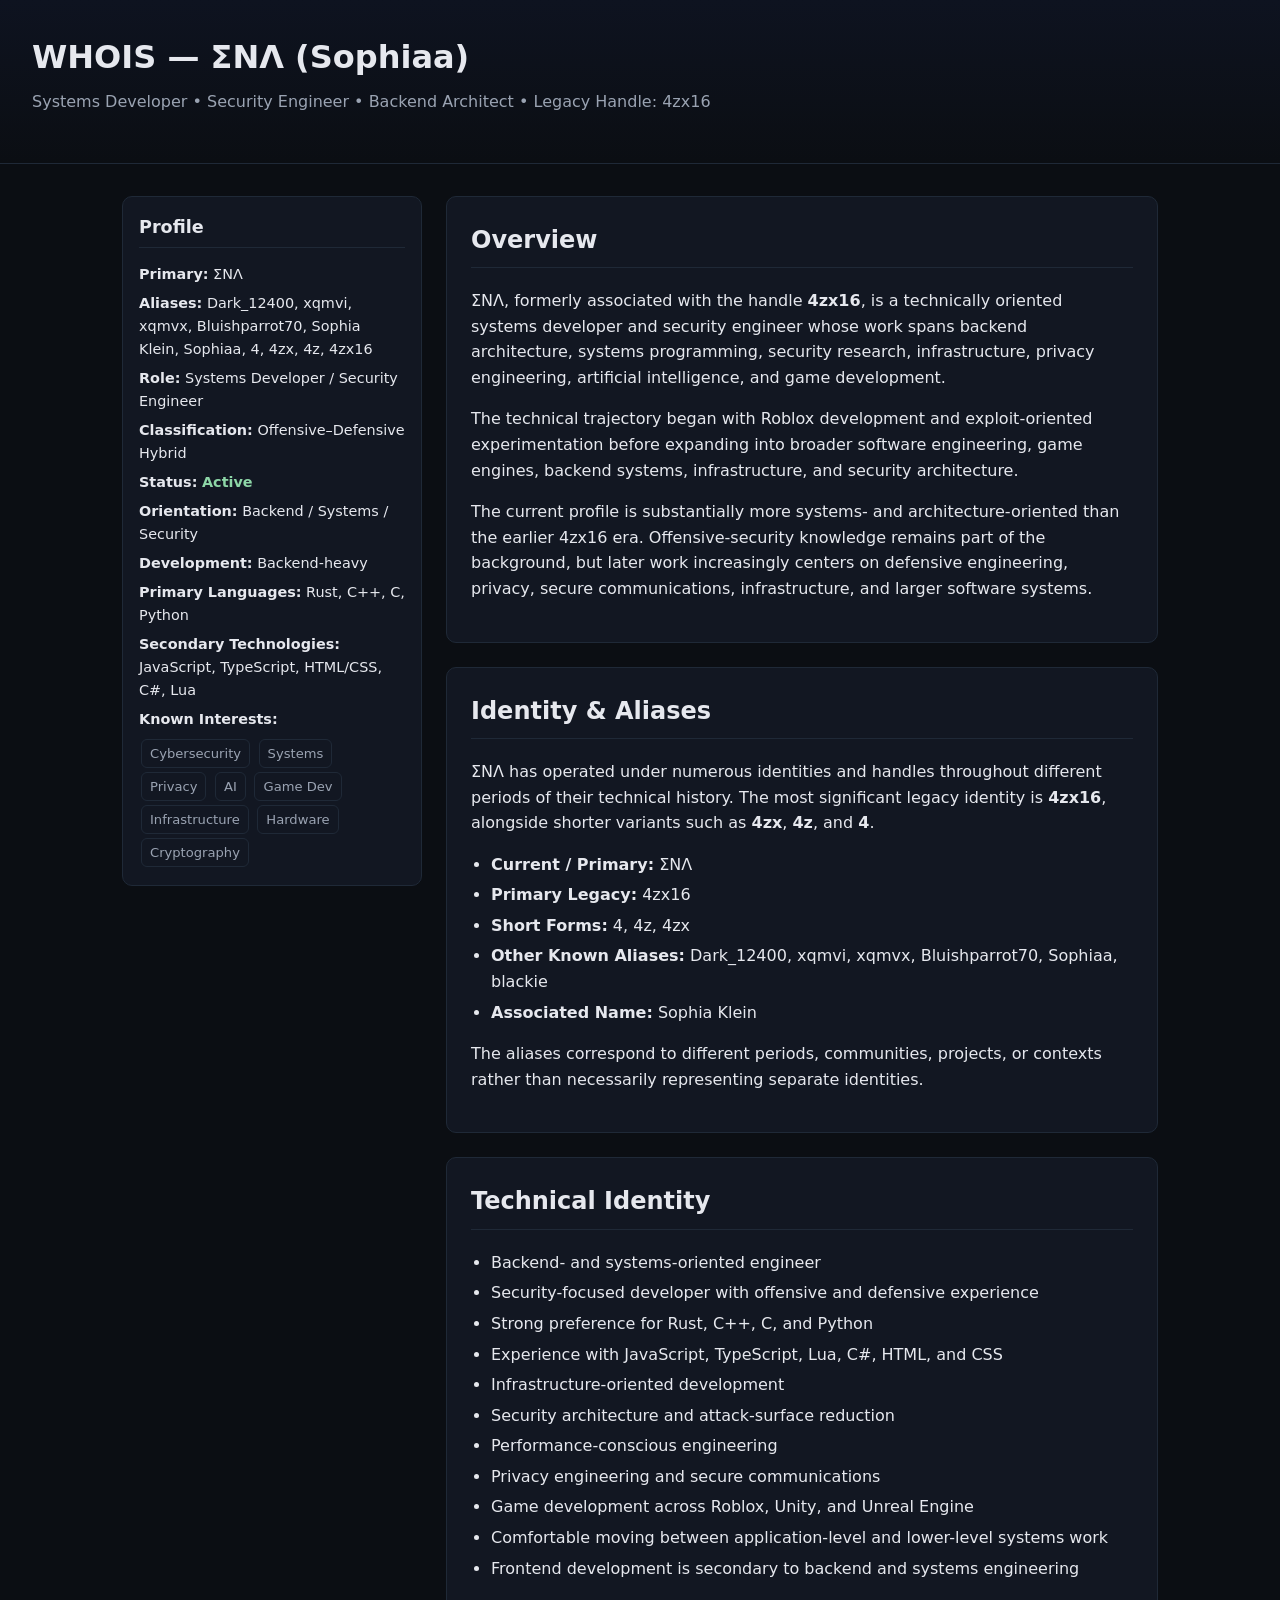
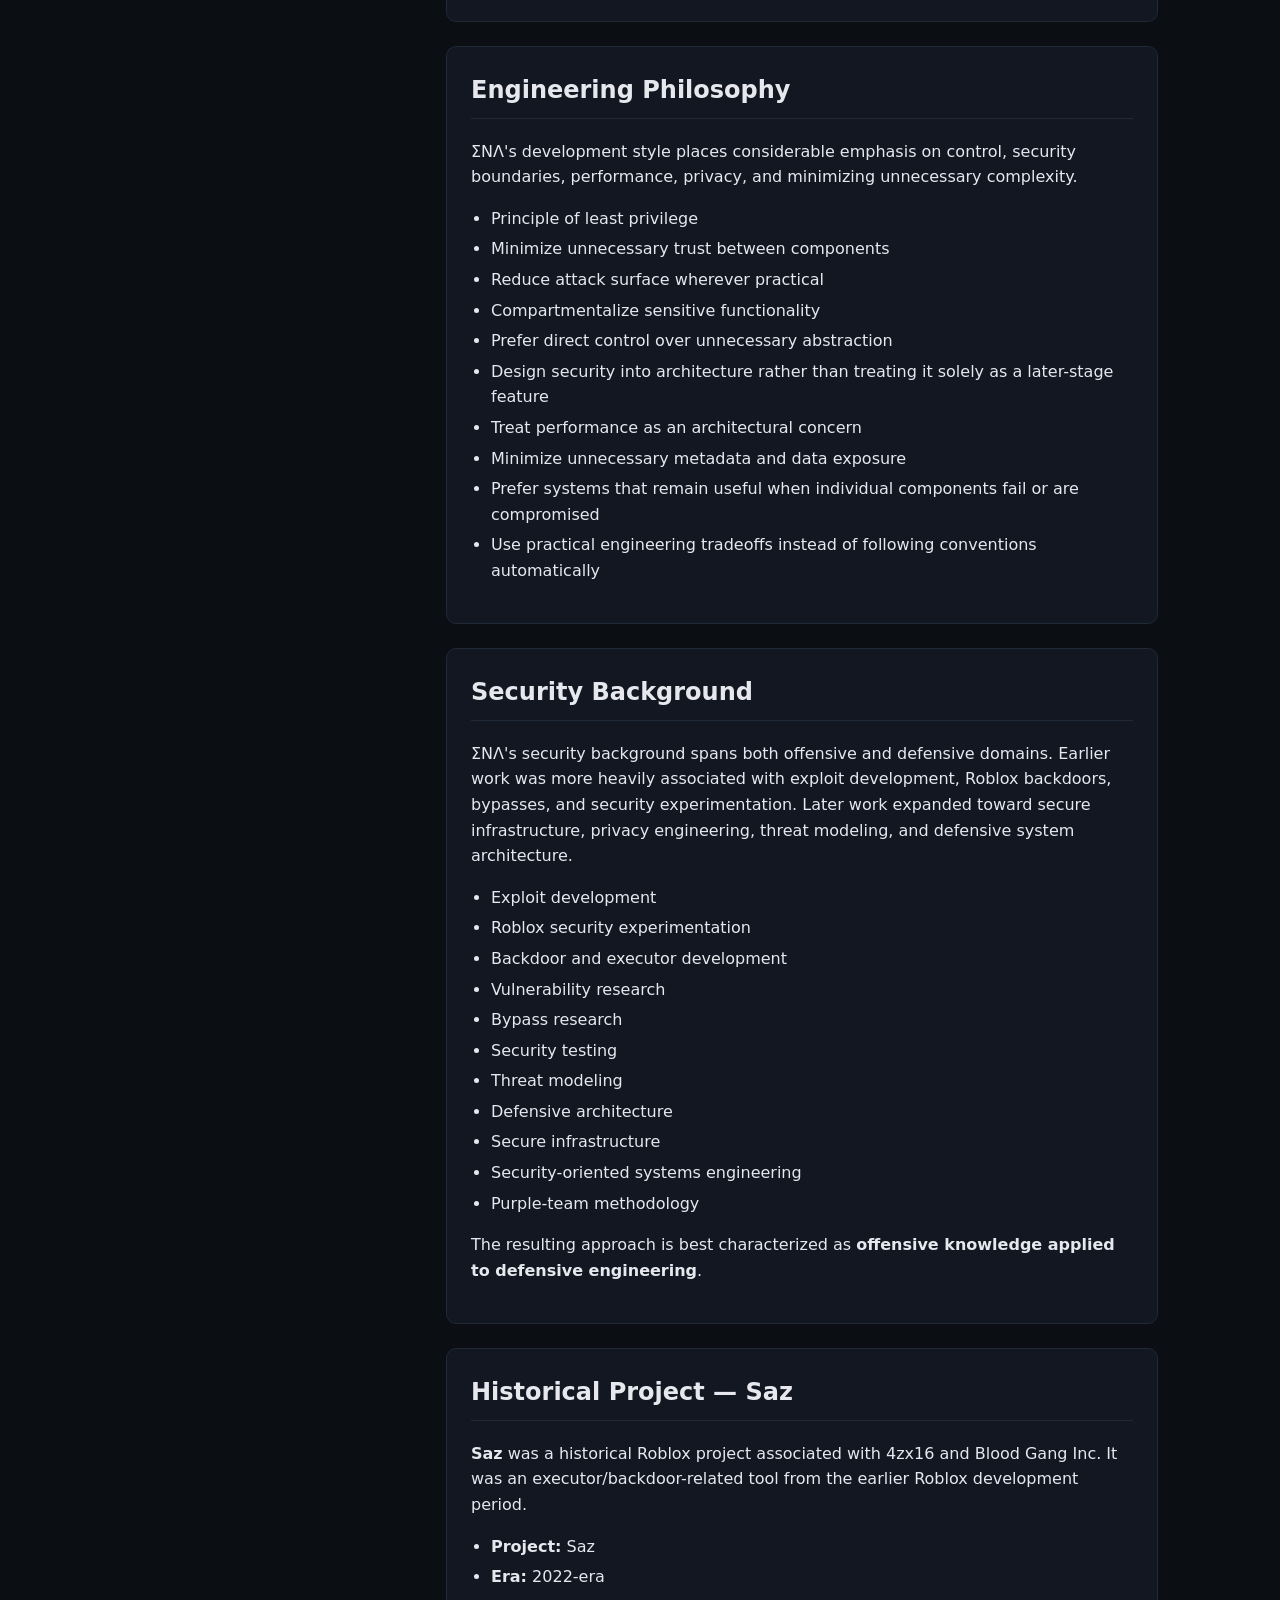
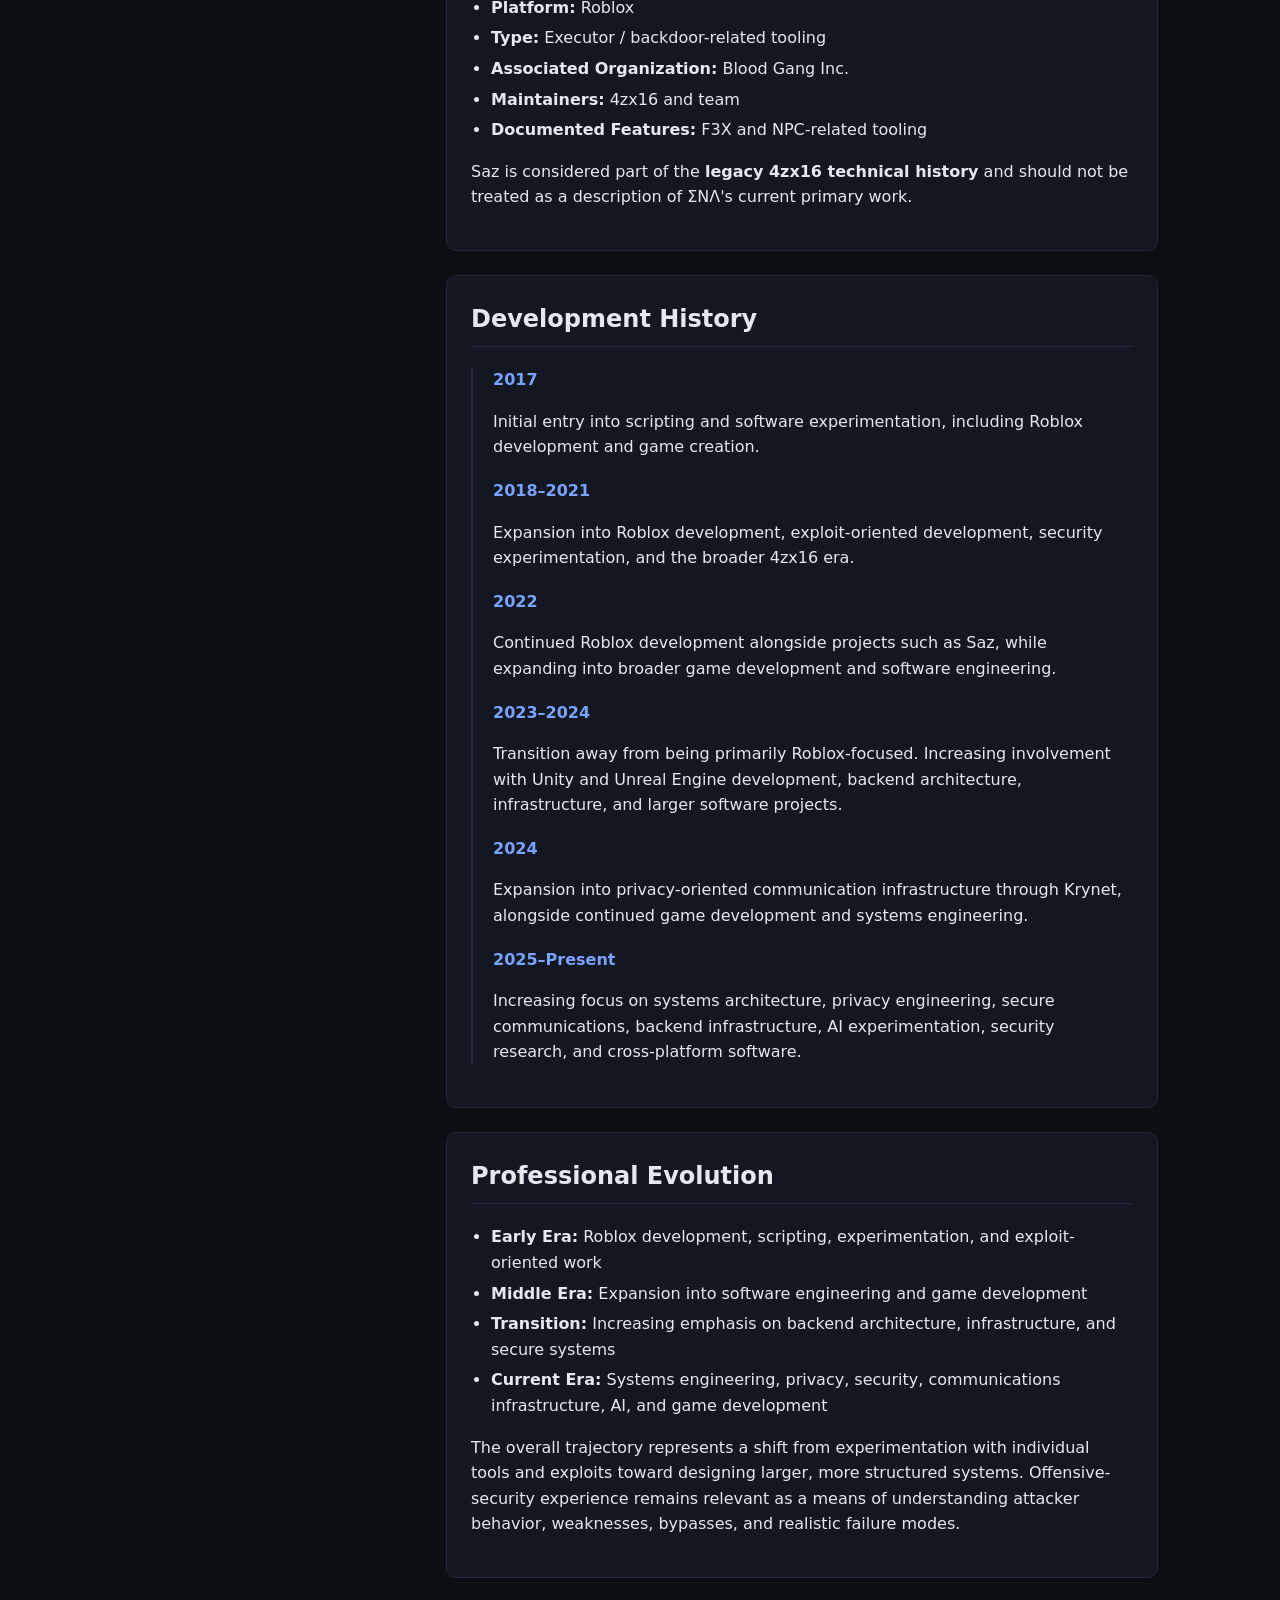
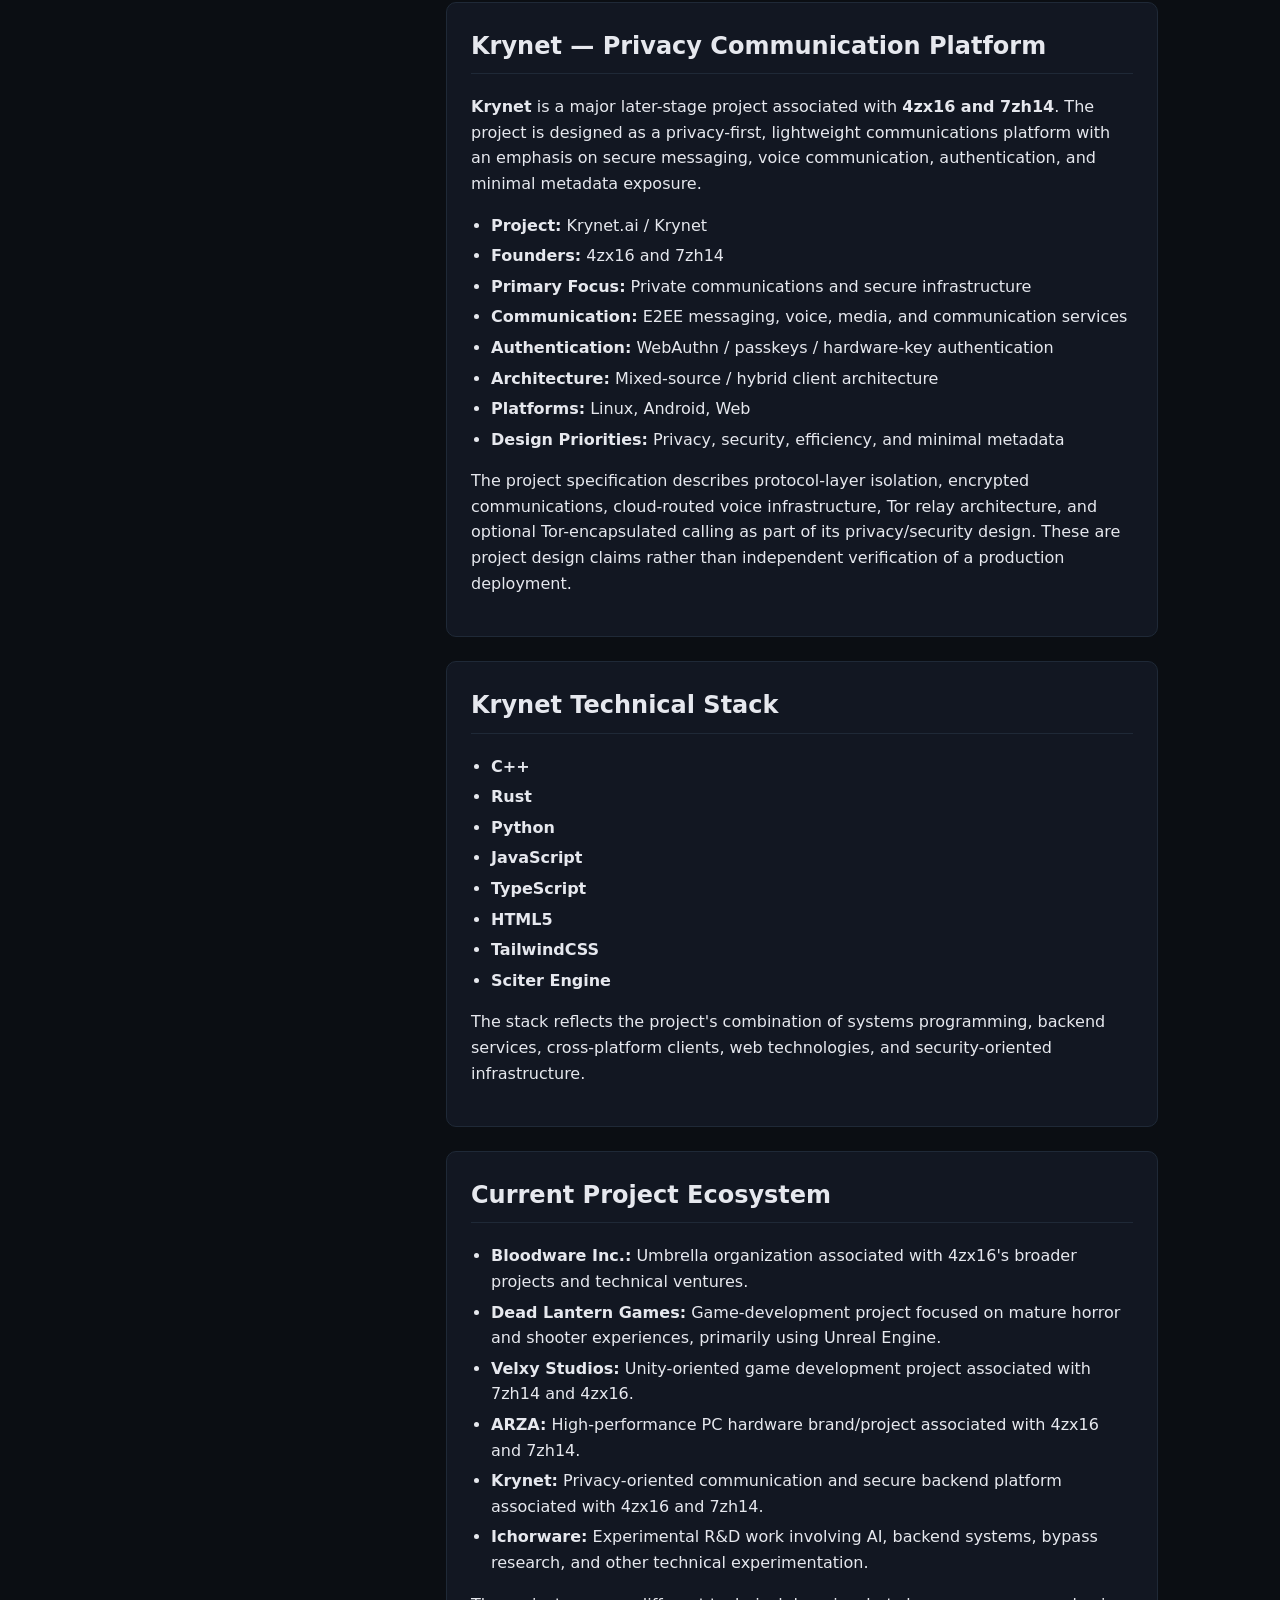
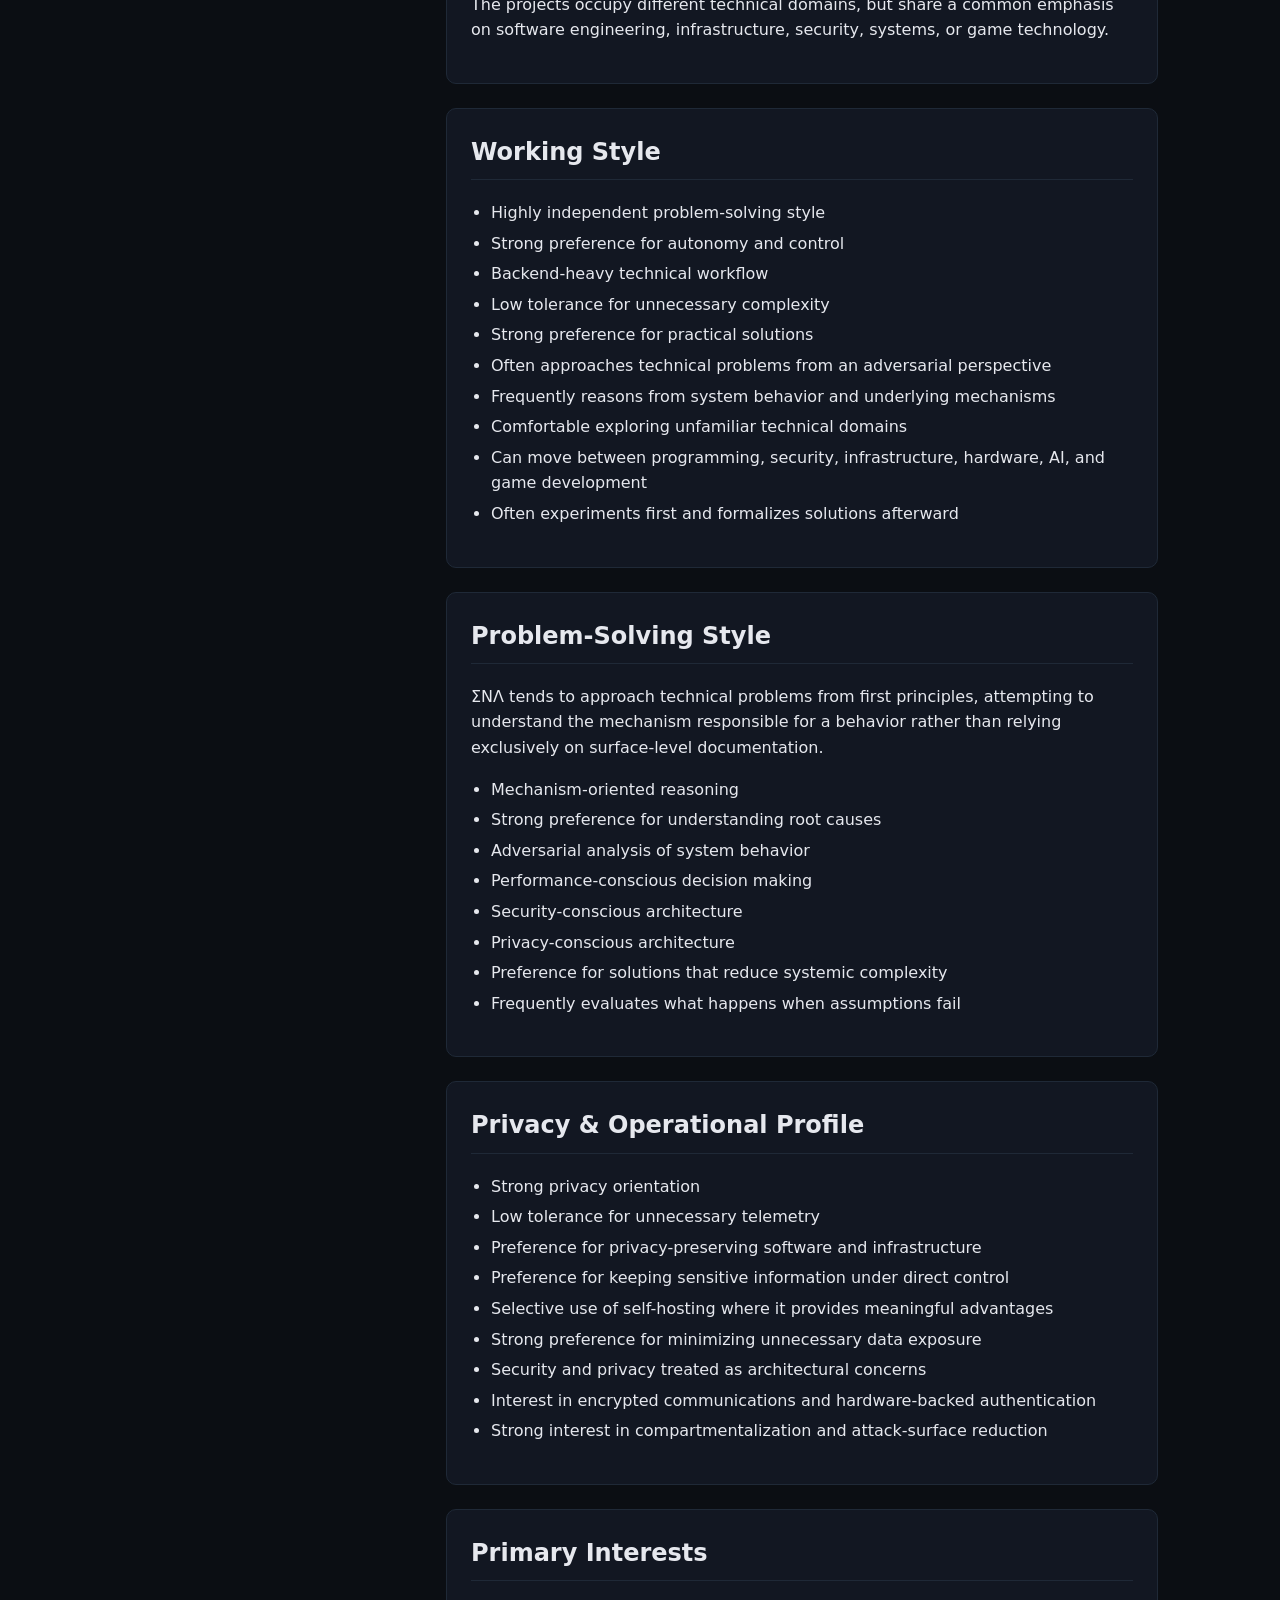
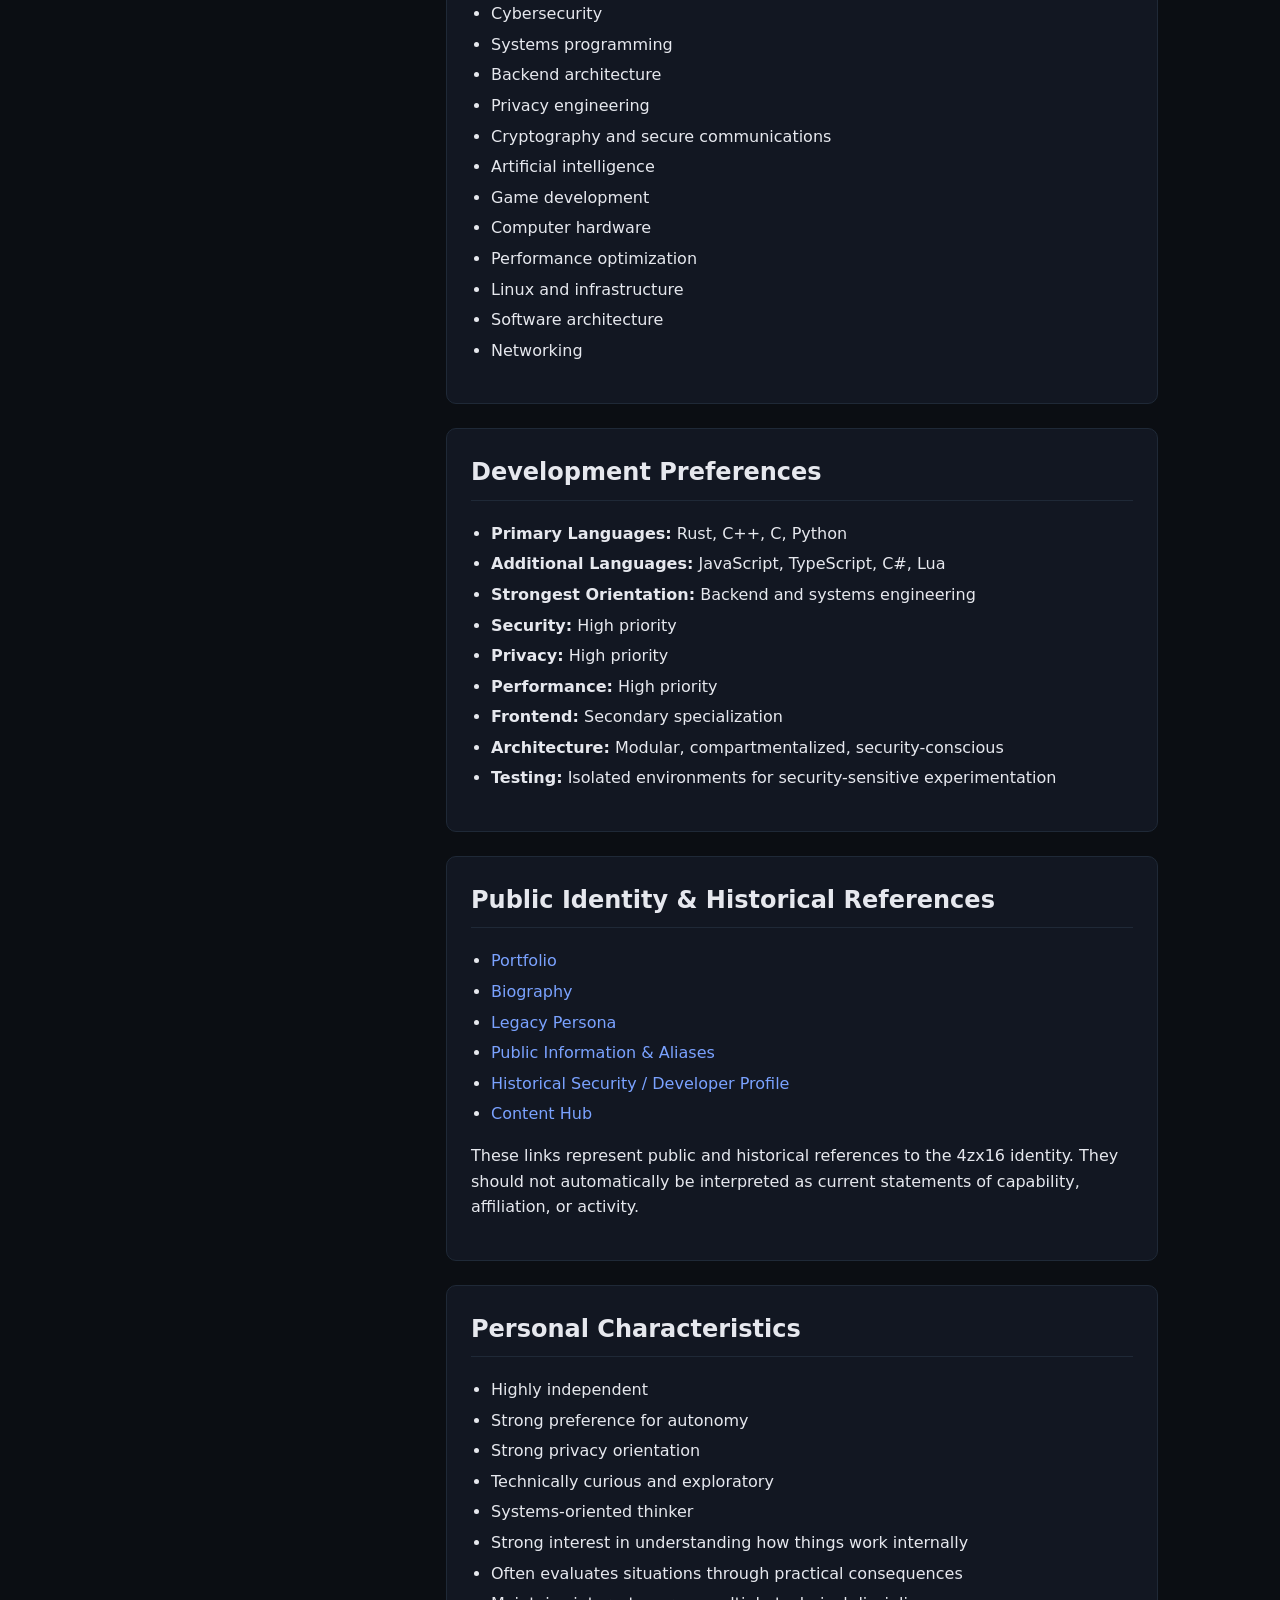
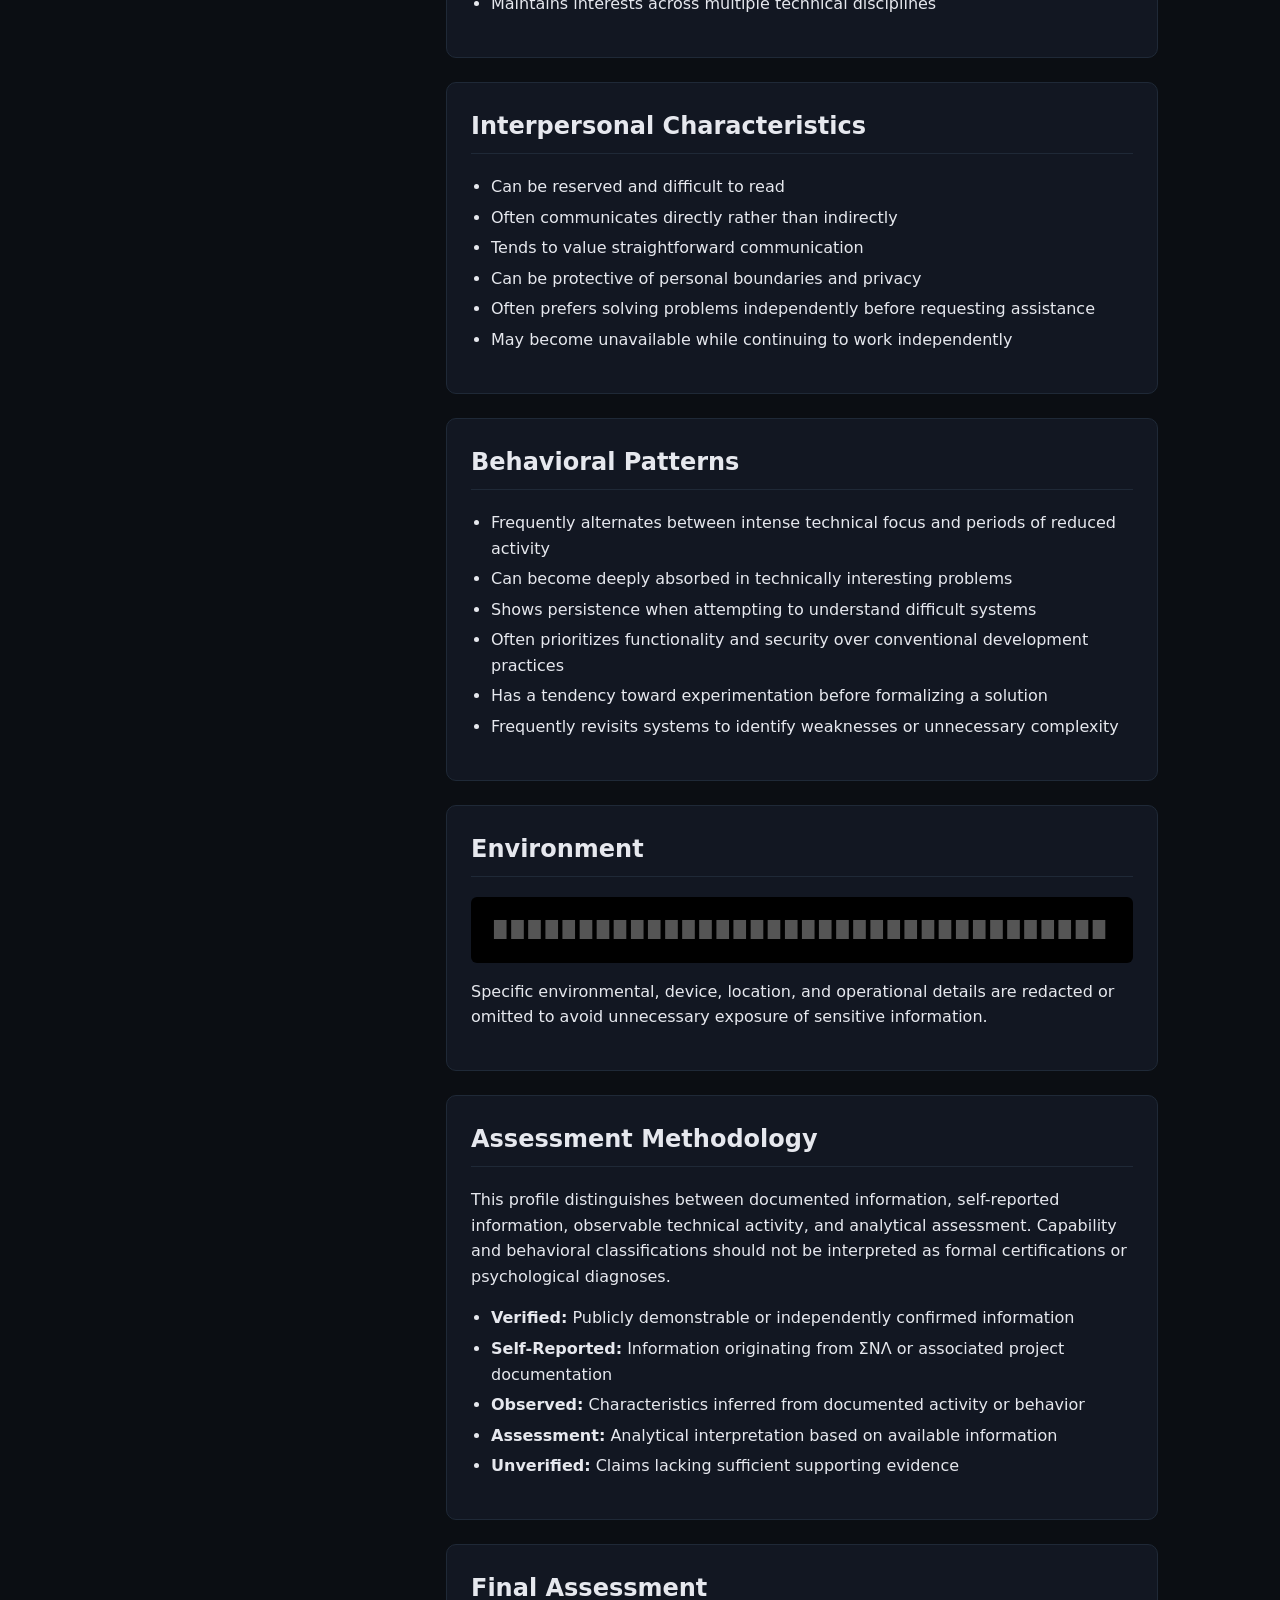
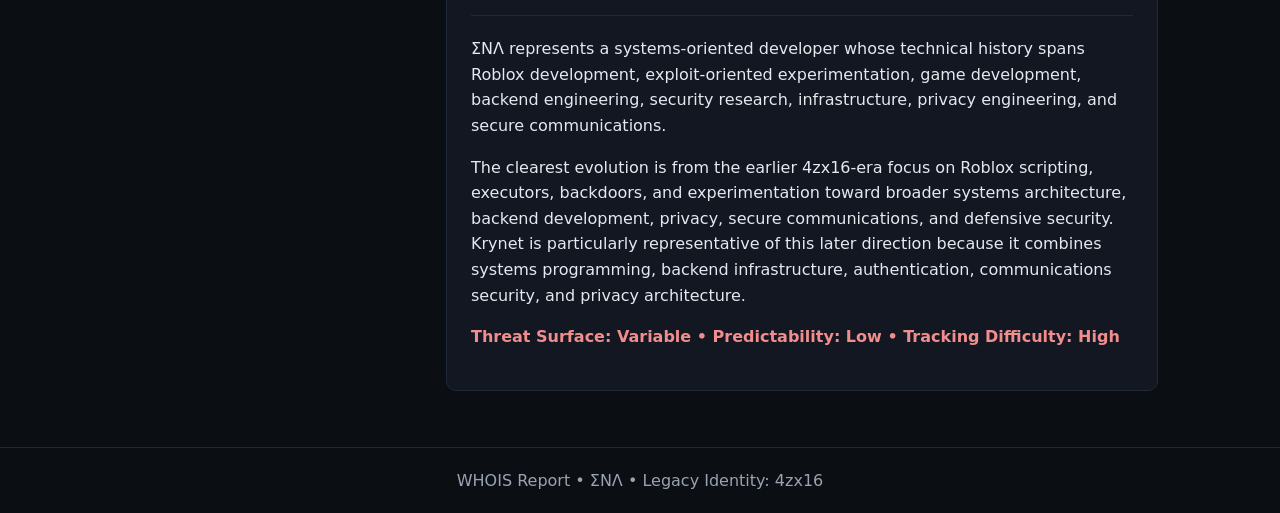
==== individual/4zx16.html @ c3fa309a "Update 4zx16.html" ====
<!DOCTYPE html>

<html lang="en">
<head>
<meta charset="UTF-8">
<meta name="viewport" content="width=device-width, initial-scale=1.0">
<meta name="robots" content="index, follow">
<meta name="description" content="WHOIS profile for ΣΝΛ, formerly associated with 4zx16 — systems developer, security engineer, backend architect, privacy engineer, and game developer.">
<title>WHOIS — ΣΝΛ (Sophiaa)</title>

<style>
:root{
  --bg:#0b0e13;
  --panel:#121722;
  --text:#e6e8ee;
  --muted:#9aa3b2;
  --accent:#7aa2ff;
  --border:#1f2937;
  --danger:#f28d8d;
  --success:#8dd6a7;
}

*{box-sizing:border-box;}

body{
  margin:0;
  font-family:system-ui,-apple-system,"Segoe UI",sans-serif;
  background:var(--bg);
  color:var(--text);
  line-height:1.6;
}

header{
  padding:32px;
  border-bottom:1px solid var(--border);
  background:linear-gradient(#0e1320,#0b0e13);
}

h1{margin:0;font-size:2rem;}

header p{
  color:var(--muted);
  margin-top:6px;
}

main{
  max-width:1100px;
  margin:auto;
  padding:32px;
}

.grid{
  display:grid;
  grid-template-columns:300px 1fr;
  gap:24px;
}

.infobox{
  background:var(--panel);
  border:1px solid var(--border);
  border-radius:10px;
  padding:16px;
  font-size:.9rem;
  height:max-content;
  position:sticky;
  top:20px;
}

.infobox h2{
  margin-top:0;
  font-size:1.1rem;
  border-bottom:1px solid var(--border);
  padding-bottom:6px;
}

.infobox p{margin:6px 0;}

section{
  background:var(--panel);
  border:1px solid var(--border);
  border-radius:10px;
  padding:24px;
  margin-bottom:24px;
}

section h2{
  margin-top:0;
  border-bottom:1px solid var(--border);
  padding-bottom:8px;
}

ul{padding-left:20px;}

li{margin-bottom:5px;}

a{
  color:var(--accent);
  text-decoration:none;
}

a:hover{text-decoration:underline;}

.tag{
  display:inline-block;
  padding:3px 8px;
  margin:2px;
  border:1px solid var(--border);
  border-radius:6px;
  color:var(--muted);
  font-size:.82rem;
}

.risk-high{
  color:var(--danger);
  font-weight:700;
}

.status-active{
  color:var(--success);
  font-weight:700;
}

.redacted{
  position:relative;
  background:#000;
  color:#555;
  text-align:center;
  padding:20px;
  letter-spacing:.3em;
  border-radius:6px;
}

.timeline{
  border-left:2px solid var(--border);
  padding-left:20px;
}

.timeline-item{margin-bottom:18px;}

.timeline-item strong{color:var(--accent);}

footer{
  text-align:center;
  padding:20px;
  color:var(--muted);
  border-top:1px solid var(--border);
}

@media(max-width:800px){
  .grid{grid-template-columns:1fr;}
  .infobox{position:static;}
  main{padding:16px;}
  header{padding:24px 16px;}
}
</style>

</head>

<body>

<header>
  <h1>WHOIS — ΣΝΛ (Sophiaa)</h1>
  <p>Systems Developer • Security Engineer • Backend Architect • Legacy Handle: 4zx16</p>
</header>

<main>

<div class="grid">

<!-- INFOBOX -->

<div class="infobox">

<h2>Profile</h2>

<p><strong>Primary:</strong> ΣΝΛ</p>

<p>
<strong>Aliases:</strong>
Dark_12400, xqmvi, xqmvx, Bluishparrot70,
Sophia Klein, Sophiaa, 4, 4zx, 4z, 4zx16
</p>

<p><strong>Role:</strong> Systems Developer / Security Engineer</p>

<p><strong>Classification:</strong> Offensive–Defensive Hybrid</p>

<p><strong>Status:</strong> <span class="status-active">Active</span></p>

<p><strong>Orientation:</strong> Backend / Systems / Security</p>

<p><strong>Development:</strong> Backend-heavy</p>

<p><strong>Primary Languages:</strong> Rust, C++, C, Python</p>

<p><strong>Secondary Technologies:</strong> JavaScript, TypeScript, HTML/CSS, C#, Lua</p>

<p><strong>Known Interests:</strong></p>

<div>
  <span class="tag">Cybersecurity</span>
  <span class="tag">Systems</span>
  <span class="tag">Privacy</span>
  <span class="tag">AI</span>
  <span class="tag">Game Dev</span>
  <span class="tag">Infrastructure</span>
  <span class="tag">Hardware</span>
  <span class="tag">Cryptography</span>
</div>

</div>

<!-- MAIN CONTENT -->

<div>

<section>
<h2>Overview</h2>

<p>
ΣΝΛ, formerly associated with the handle <strong>4zx16</strong>, is a technically oriented
systems developer and security engineer whose work spans backend architecture,
systems programming, security research, infrastructure, privacy engineering,
artificial intelligence, and game development.
</p>

<p>
The technical trajectory began with Roblox development and exploit-oriented
experimentation before expanding into broader software engineering, game engines,
backend systems, infrastructure, and security architecture.
</p>

<p>
The current profile is substantially more systems- and architecture-oriented than
the earlier 4zx16 era. Offensive-security knowledge remains part of the background,
but later work increasingly centers on defensive engineering, privacy, secure
communications, infrastructure, and larger software systems.
</p>

</section>

<section>
<h2>Identity & Aliases</h2>

<p>
ΣΝΛ has operated under numerous identities and handles throughout different periods
of their technical history. The most significant legacy identity is
<strong>4zx16</strong>, alongside shorter variants such as <strong>4zx</strong>,
<strong>4z</strong>, and <strong>4</strong>.
</p>

<ul>
<li><strong>Current / Primary:</strong> ΣΝΛ</li>
<li><strong>Primary Legacy:</strong> 4zx16</li>
<li><strong>Short Forms:</strong> 4, 4z, 4zx</li>
<li><strong>Other Known Aliases:</strong> Dark_12400, xqmvi, xqmvx, Bluishparrot70, Sophiaa, blackie</li>
<li><strong>Associated Name:</strong> Sophia Klein</li>
</ul>

<p>
The aliases correspond to different periods, communities, projects, or contexts
rather than necessarily representing separate identities.
</p>

</section>

<section>
<h2>Technical Identity</h2>

<ul>
<li>Backend- and systems-oriented engineer</li>
<li>Security-focused developer with offensive and defensive experience</li>
<li>Strong preference for Rust, C++, C, and Python</li>
<li>Experience with JavaScript, TypeScript, Lua, C#, HTML, and CSS</li>
<li>Infrastructure-oriented development</li>
<li>Security architecture and attack-surface reduction</li>
<li>Performance-conscious engineering</li>
<li>Privacy engineering and secure communications</li>
<li>Game development across Roblox, Unity, and Unreal Engine</li>
<li>Comfortable moving between application-level and lower-level systems work</li>
<li>Frontend development is secondary to backend and systems engineering</li>
</ul>

</section>

<section>
<h2>Engineering Philosophy</h2>

<p>
ΣΝΛ's development style places considerable emphasis on control, security boundaries,
performance, privacy, and minimizing unnecessary complexity.
</p>

<ul>
<li>Principle of least privilege</li>
<li>Minimize unnecessary trust between components</li>
<li>Reduce attack surface wherever practical</li>
<li>Compartmentalize sensitive functionality</li>
<li>Prefer direct control over unnecessary abstraction</li>
<li>Design security into architecture rather than treating it solely as a later-stage feature</li>
<li>Treat performance as an architectural concern</li>
<li>Minimize unnecessary metadata and data exposure</li>
<li>Prefer systems that remain useful when individual components fail or are compromised</li>
<li>Use practical engineering tradeoffs instead of following conventions automatically</li>
</ul>

</section>

<section>
<h2>Security Background</h2>

<p>
ΣΝΛ's security background spans both offensive and defensive domains. Earlier work
was more heavily associated with exploit development, Roblox backdoors, bypasses,
and security experimentation. Later work expanded toward secure infrastructure,
privacy engineering, threat modeling, and defensive system architecture.
</p>

<ul>
<li>Exploit development</li>
<li>Roblox security experimentation</li>
<li>Backdoor and executor development</li>
<li>Vulnerability research</li>
<li>Bypass research</li>
<li>Security testing</li>
<li>Threat modeling</li>
<li>Defensive architecture</li>
<li>Secure infrastructure</li>
<li>Security-oriented systems engineering</li>
<li>Purple-team methodology</li>
</ul>

<p>
The resulting approach is best characterized as
<strong>offensive knowledge applied to defensive engineering</strong>.
</p>

</section>

<section>
<h2>Historical Project — Saz</h2>

<p>
<strong>Saz</strong> was a historical Roblox project associated with 4zx16 and
Blood Gang Inc. It was an executor/backdoor-related tool from the earlier
Roblox development period.
</p>

<ul>
<li><strong>Project:</strong> Saz</li>
<li><strong>Era:</strong> 2022-era</li>
<li><strong>Platform:</strong> Roblox</li>
<li><strong>Type:</strong> Executor / backdoor-related tooling</li>
<li><strong>Associated Organization:</strong> Blood Gang Inc.</li>
<li><strong>Maintainers:</strong> 4zx16 and team</li>
<li><strong>Documented Features:</strong> F3X and NPC-related tooling</li>
</ul>

<p>
Saz is considered part of the <strong>legacy 4zx16 technical history</strong>
and should not be treated as a description of ΣΝΛ's current primary work.
</p>

</section>

<section>
<h2>Development History</h2>

<div class="timeline">

<div class="timeline-item">
<strong>2017</strong>
<p>
Initial entry into scripting and software experimentation, including Roblox
development and game creation.
</p>
</div>

<div class="timeline-item">
<strong>2018–2021</strong>
<p>
Expansion into Roblox development, exploit-oriented development, security
experimentation, and the broader 4zx16 era.
</p>
</div>

<div class="timeline-item">
<strong>2022</strong>
<p>
Continued Roblox development alongside projects such as Saz, while expanding
into broader game development and software engineering.
</p>
</div>

<div class="timeline-item">
<strong>2023–2024</strong>
<p>
Transition away from being primarily Roblox-focused. Increasing involvement with
Unity and Unreal Engine development, backend architecture, infrastructure,
and larger software projects.
</p>
</div>

<div class="timeline-item">
<strong>2024</strong>
<p>
Expansion into privacy-oriented communication infrastructure through Krynet,
alongside continued game development and systems engineering.
</p>
</div>

<div class="timeline-item">
<strong>2025–Present</strong>
<p>
Increasing focus on systems architecture, privacy engineering, secure
communications, backend infrastructure, AI experimentation, security research,
and cross-platform software.
</p>
</div>

</div>

</section>

<section>
<h2>Professional Evolution</h2>

<ul>
<li><strong>Early Era:</strong> Roblox development, scripting, experimentation, and exploit-oriented work</li>
<li><strong>Middle Era:</strong> Expansion into software engineering and game development</li>
<li><strong>Transition:</strong> Increasing emphasis on backend architecture, infrastructure, and secure systems</li>
<li><strong>Current Era:</strong> Systems engineering, privacy, security, communications infrastructure, AI, and game development</li>
</ul>

<p>
The overall trajectory represents a shift from experimentation with individual
tools and exploits toward designing larger, more structured systems.
Offensive-security experience remains relevant as a means of understanding
attacker behavior, weaknesses, bypasses, and realistic failure modes.
</p>

</section>

<section>
<h2>Krynet — Privacy Communication Platform</h2>

<p>
<strong>Krynet</strong> is a major later-stage project associated with
<strong>4zx16 and 7zh14</strong>. The project is designed as a privacy-first,
lightweight communications platform with an emphasis on secure messaging,
voice communication, authentication, and minimal metadata exposure.
</p>

<ul>
<li><strong>Project:</strong> Krynet.ai / Krynet</li>
<li><strong>Founders:</strong> 4zx16 and 7zh14</li>
<li><strong>Primary Focus:</strong> Private communications and secure infrastructure</li>
<li><strong>Communication:</strong> E2EE messaging, voice, media, and communication services</li>
<li><strong>Authentication:</strong> WebAuthn / passkeys / hardware-key authentication</li>
<li><strong>Architecture:</strong> Mixed-source / hybrid client architecture</li>
<li><strong>Platforms:</strong> Linux, Android, Web</li>
<li><strong>Design Priorities:</strong> Privacy, security, efficiency, and minimal metadata</li>
</ul>

<p>
The project specification describes protocol-layer isolation, encrypted
communications, cloud-routed voice infrastructure, Tor relay architecture,
and optional Tor-encapsulated calling as part of its privacy/security design.
These are project design claims rather than independent verification of a
production deployment.
</p>

</section>

<section>
<h2>Krynet Technical Stack</h2>

<ul>
<li><strong>C++</strong></li>
<li><strong>Rust</strong></li>
<li><strong>Python</strong></li>
<li><strong>JavaScript</strong></li>
<li><strong>TypeScript</strong></li>
<li><strong>HTML5</strong></li>
<li><strong>TailwindCSS</strong></li>
<li><strong>Sciter Engine</strong></li>
</ul>

<p>
The stack reflects the project's combination of systems programming, backend
services, cross-platform clients, web technologies, and security-oriented
infrastructure.
</p>

</section>

<section>
<h2>Current Project Ecosystem</h2>

<ul>
<li>
<strong>Bloodware Inc.:</strong>
Umbrella organization associated with 4zx16's broader projects and technical ventures.
</li>

<li>
<strong>Dead Lantern Games:</strong>
Game-development project focused on mature horror and shooter experiences,
primarily using Unreal Engine.
</li>

<li>
<strong>Velxy Studios:</strong>
Unity-oriented game development project associated with 7zh14 and 4zx16.
</li>

<li>
<strong>ARZA:</strong>
High-performance PC hardware brand/project associated with 4zx16 and 7zh14.
</li>

<li>
<strong>Krynet:</strong>
Privacy-oriented communication and secure backend platform associated with
4zx16 and 7zh14.
</li>

<li>
<strong>Ichorware:</strong>
Experimental R&D work involving AI, backend systems, bypass research,
and other technical experimentation.
</li>
</ul>

<p>
The projects occupy different technical domains, but share a common emphasis on
software engineering, infrastructure, security, systems, or game technology.
</p>

</section>

<section>
<h2>Working Style</h2>

<ul>
<li>Highly independent problem-solving style</li>
<li>Strong preference for autonomy and control</li>
<li>Backend-heavy technical workflow</li>
<li>Low tolerance for unnecessary complexity</li>
<li>Strong preference for practical solutions</li>
<li>Often approaches technical problems from an adversarial perspective</li>
<li>Frequently reasons from system behavior and underlying mechanisms</li>
<li>Comfortable exploring unfamiliar technical domains</li>
<li>Can move between programming, security, infrastructure, hardware, AI, and game development</li>
<li>Often experiments first and formalizes solutions afterward</li>
</ul>

</section>

<section>
<h2>Problem-Solving Style</h2>

<p>
ΣΝΛ tends to approach technical problems from first principles, attempting to
understand the mechanism responsible for a behavior rather than relying
exclusively on surface-level documentation.
</p>

<ul>
<li>Mechanism-oriented reasoning</li>
<li>Strong preference for understanding root causes</li>
<li>Adversarial analysis of system behavior</li>
<li>Performance-conscious decision making</li>
<li>Security-conscious architecture</li>
<li>Privacy-conscious architecture</li>
<li>Preference for solutions that reduce systemic complexity</li>
<li>Frequently evaluates what happens when assumptions fail</li>
</ul>

</section>

<section>
<h2>Privacy & Operational Profile</h2>

<ul>
<li>Strong privacy orientation</li>
<li>Low tolerance for unnecessary telemetry</li>
<li>Preference for privacy-preserving software and infrastructure</li>
<li>Preference for keeping sensitive information under direct control</li>
<li>Selective use of self-hosting where it provides meaningful advantages</li>
<li>Strong preference for minimizing unnecessary data exposure</li>
<li>Security and privacy treated as architectural concerns</li>
<li>Interest in encrypted communications and hardware-backed authentication</li>
<li>Strong interest in compartmentalization and attack-surface reduction</li>
</ul>

</section>

<section>
<h2>Primary Interests</h2>

<ul>
<li>Cybersecurity</li>
<li>Systems programming</li>
<li>Backend architecture</li>
<li>Privacy engineering</li>
<li>Cryptography and secure communications</li>
<li>Artificial intelligence</li>
<li>Game development</li>
<li>Computer hardware</li>
<li>Performance optimization</li>
<li>Linux and infrastructure</li>
<li>Software architecture</li>
<li>Networking</li>
</ul>

</section>

<section>
<h2>Development Preferences</h2>

<ul>
<li><strong>Primary Languages:</strong> Rust, C++, C, Python</li>
<li><strong>Additional Languages:</strong> JavaScript, TypeScript, C#, Lua</li>
<li><strong>Strongest Orientation:</strong> Backend and systems engineering</li>
<li><strong>Security:</strong> High priority</li>
<li><strong>Privacy:</strong> High priority</li>
<li><strong>Performance:</strong> High priority</li>
<li><strong>Frontend:</strong> Secondary specialization</li>
<li><strong>Architecture:</strong> Modular, compartmentalized, security-conscious</li>
<li><strong>Testing:</strong> Isolated environments for security-sensitive experimentation</li>
</ul>

</section>

<section>
<h2>Public Identity & Historical References</h2>

<ul>
<li><a href="https://4zx16-dev.carrd.co">Portfolio</a></li>
<li><a href="https://4zx16.carrd.co">Biography</a></li>
<li><a href="https://degenerates2.carrd.co/#l4zx16">Legacy Persona</a></li>
<li><a href="https://4zx16-info.carrd.co/">Public Information & Aliases</a></li>
<li><a href="https://bloodgang.carrd.co/#a4zx16">Historical Security / Developer Profile</a></li>
<li><a href="https://about4zx16.carrd.co/">Content Hub</a></li>
</ul>

<p>
These links represent public and historical references to the 4zx16 identity.
They should not automatically be interpreted as current statements of capability,
affiliation, or activity.
</p>

</section>

<section>
<h2>Personal Characteristics</h2>

<ul>
<li>Highly independent</li>
<li>Strong preference for autonomy</li>
<li>Strong privacy orientation</li>
<li>Technically curious and exploratory</li>
<li>Systems-oriented thinker</li>
<li>Strong interest in understanding how things work internally</li>
<li>Often evaluates situations through practical consequences</li>
<li>Maintains interests across multiple technical disciplines</li>
</ul>

</section>

<section>
<h2>Interpersonal Characteristics</h2>

<ul>
<li>Can be reserved and difficult to read</li>
<li>Often communicates directly rather than indirectly</li>
<li>Tends to value straightforward communication</li>
<li>Can be protective of personal boundaries and privacy</li>
<li>Often prefers solving problems independently before requesting assistance</li>
<li>May become unavailable while continuing to work independently</li>
</ul>

</section>

<section>
<h2>Behavioral Patterns</h2>

<ul>
<li>Frequently alternates between intense technical focus and periods of reduced activity</li>
<li>Can become deeply absorbed in technically interesting problems</li>
<li>Shows persistence when attempting to understand difficult systems</li>
<li>Often prioritizes functionality and security over conventional development practices</li>
<li>Has a tendency toward experimentation before formalizing a solution</li>
<li>Frequently revisits systems to identify weaknesses or unnecessary complexity</li>
</ul>

</section>

<section>
<h2>Environment</h2>

<div class="redacted">
████████████████████████████████████
</div>

<p>
Specific environmental, device, location, and operational details are redacted
or omitted to avoid unnecessary exposure of sensitive information.
</p>

</section>

<section>
<h2>Assessment Methodology</h2>

<p>
This profile distinguishes between documented information, self-reported
information, observable technical activity, and analytical assessment.
Capability and behavioral classifications should not be interpreted as formal
certifications or psychological diagnoses.
</p>

<ul>
<li><strong>Verified:</strong> Publicly demonstrable or independently confirmed information</li>
<li><strong>Self-Reported:</strong> Information originating from ΣΝΛ or associated project documentation</li>
<li><strong>Observed:</strong> Characteristics inferred from documented activity or behavior</li>
<li><strong>Assessment:</strong> Analytical interpretation based on available information</li>
<li><strong>Unverified:</strong> Claims lacking sufficient supporting evidence</li>
</ul>

</section>

<section>
<h2>Final Assessment</h2>

<p>
ΣΝΛ represents a systems-oriented developer whose technical history spans
Roblox development, exploit-oriented experimentation, game development,
backend engineering, security research, infrastructure, privacy engineering,
and secure communications.
</p>

<p>
The clearest evolution is from the earlier 4zx16-era focus on Roblox scripting,
executors, backdoors, and experimentation toward broader systems architecture,
backend development, privacy, secure communications, and defensive security.
Krynet is particularly representative of this later direction because it
combines systems programming, backend infrastructure, authentication,
communications security, and privacy architecture.
</p>

<p class="risk-high">
Threat Surface: Variable • Predictability: Low • Tracking Difficulty: High
</p>

</section>

</div>
</div>

</main>

<footer>
WHOIS Report • ΣΝΛ • Legacy Identity: 4zx16
</footer>

</body>
</html>
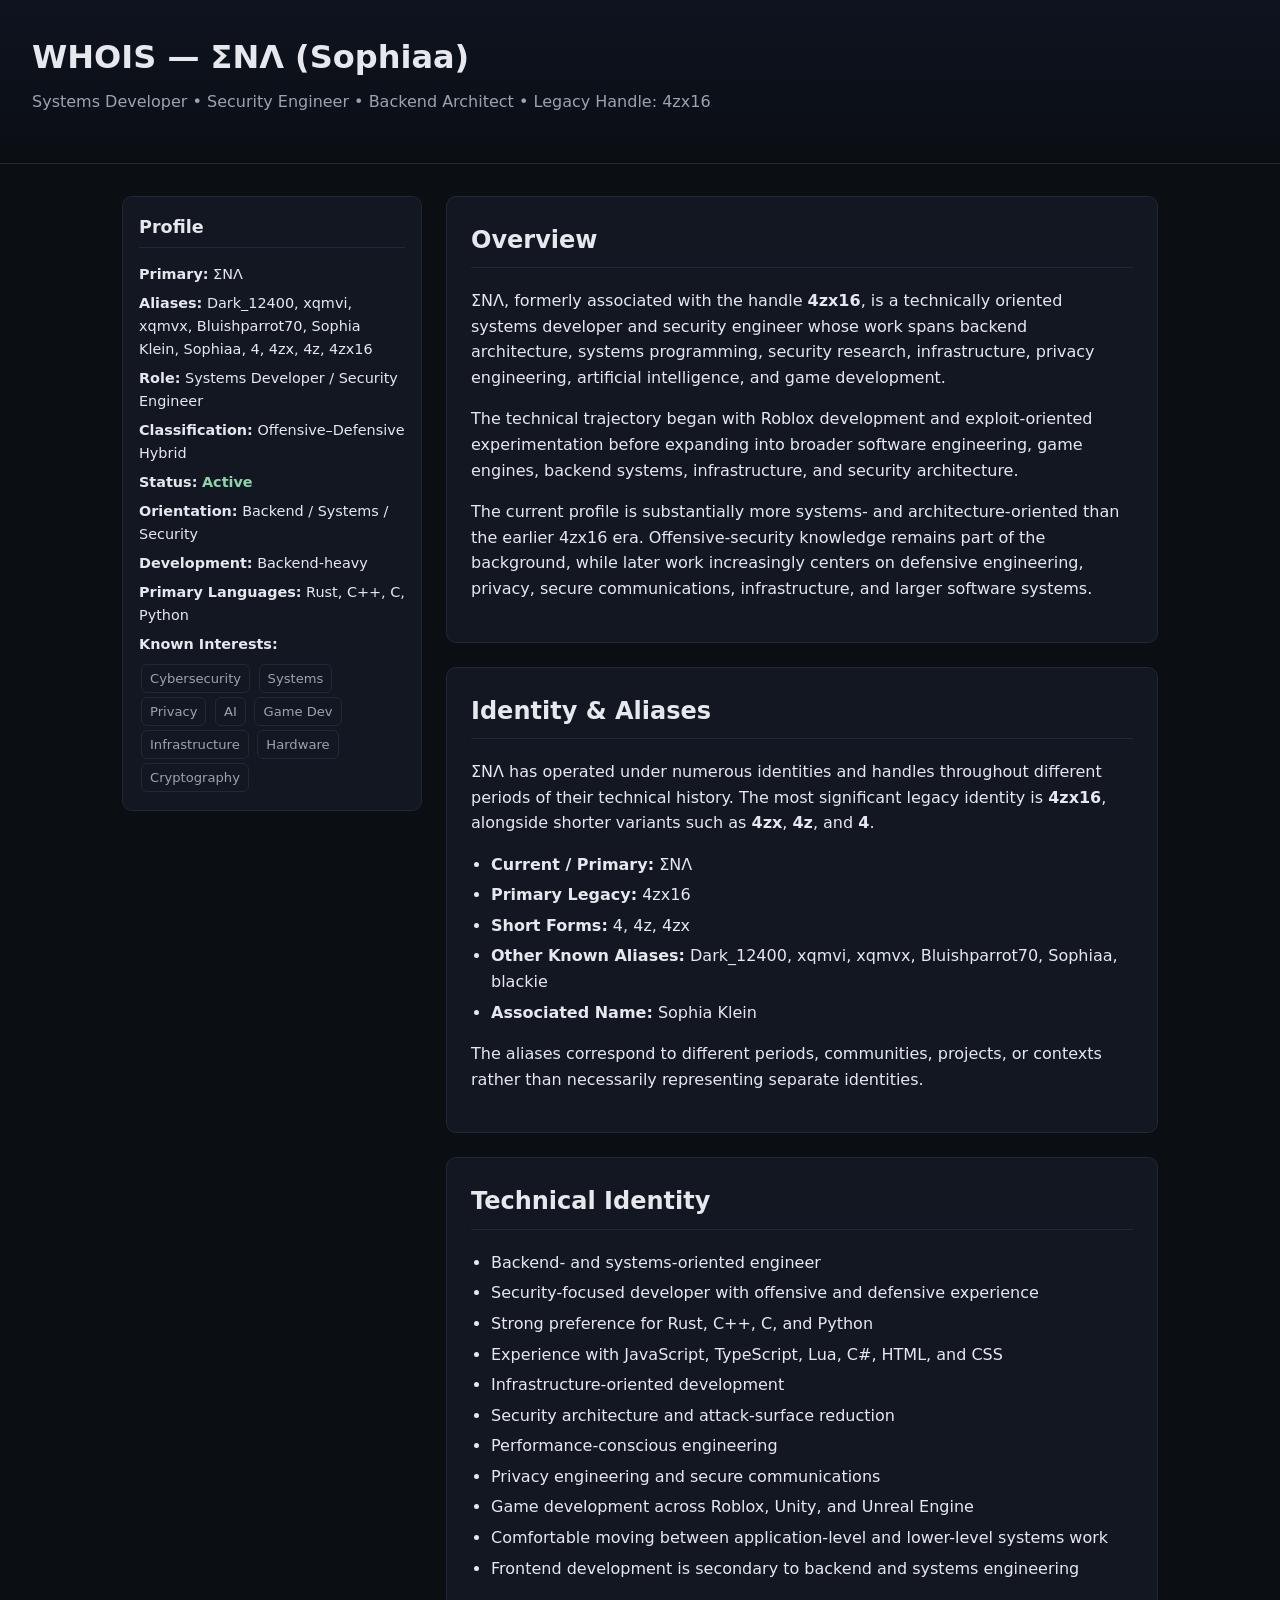
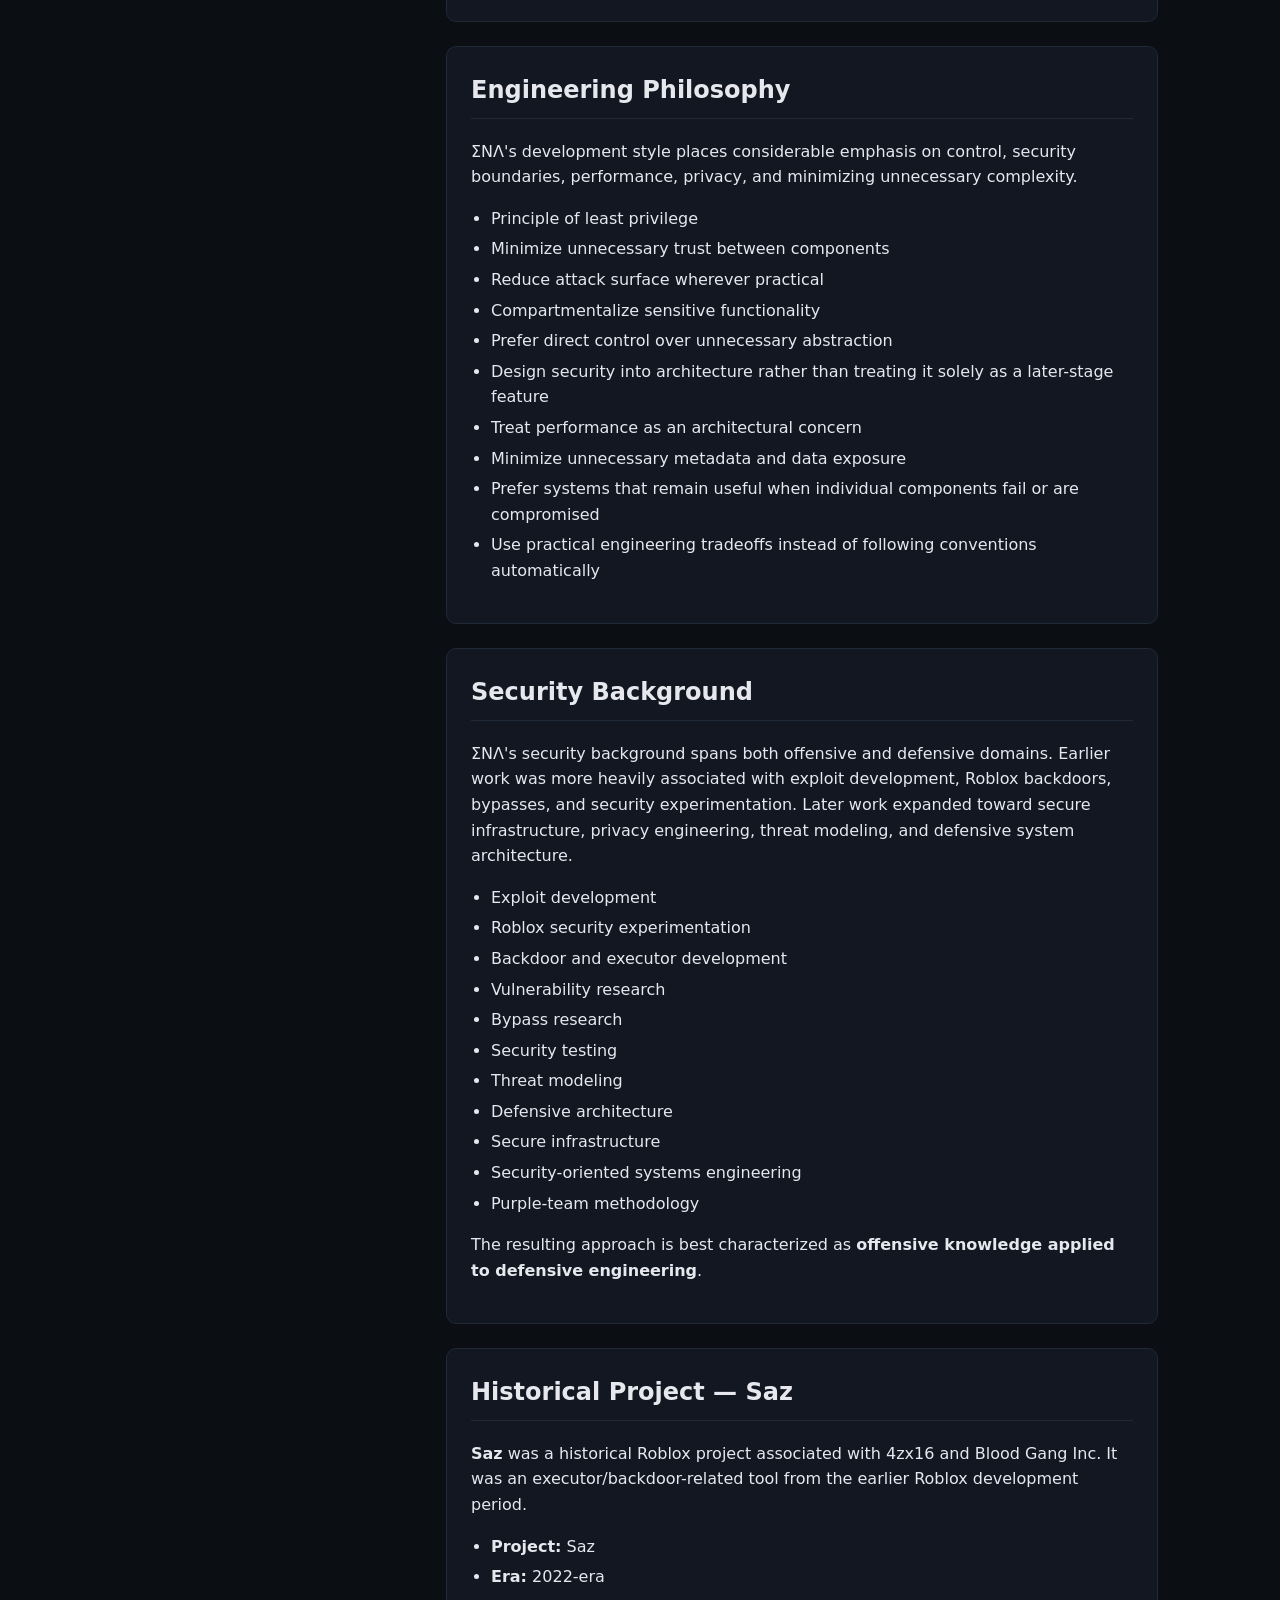
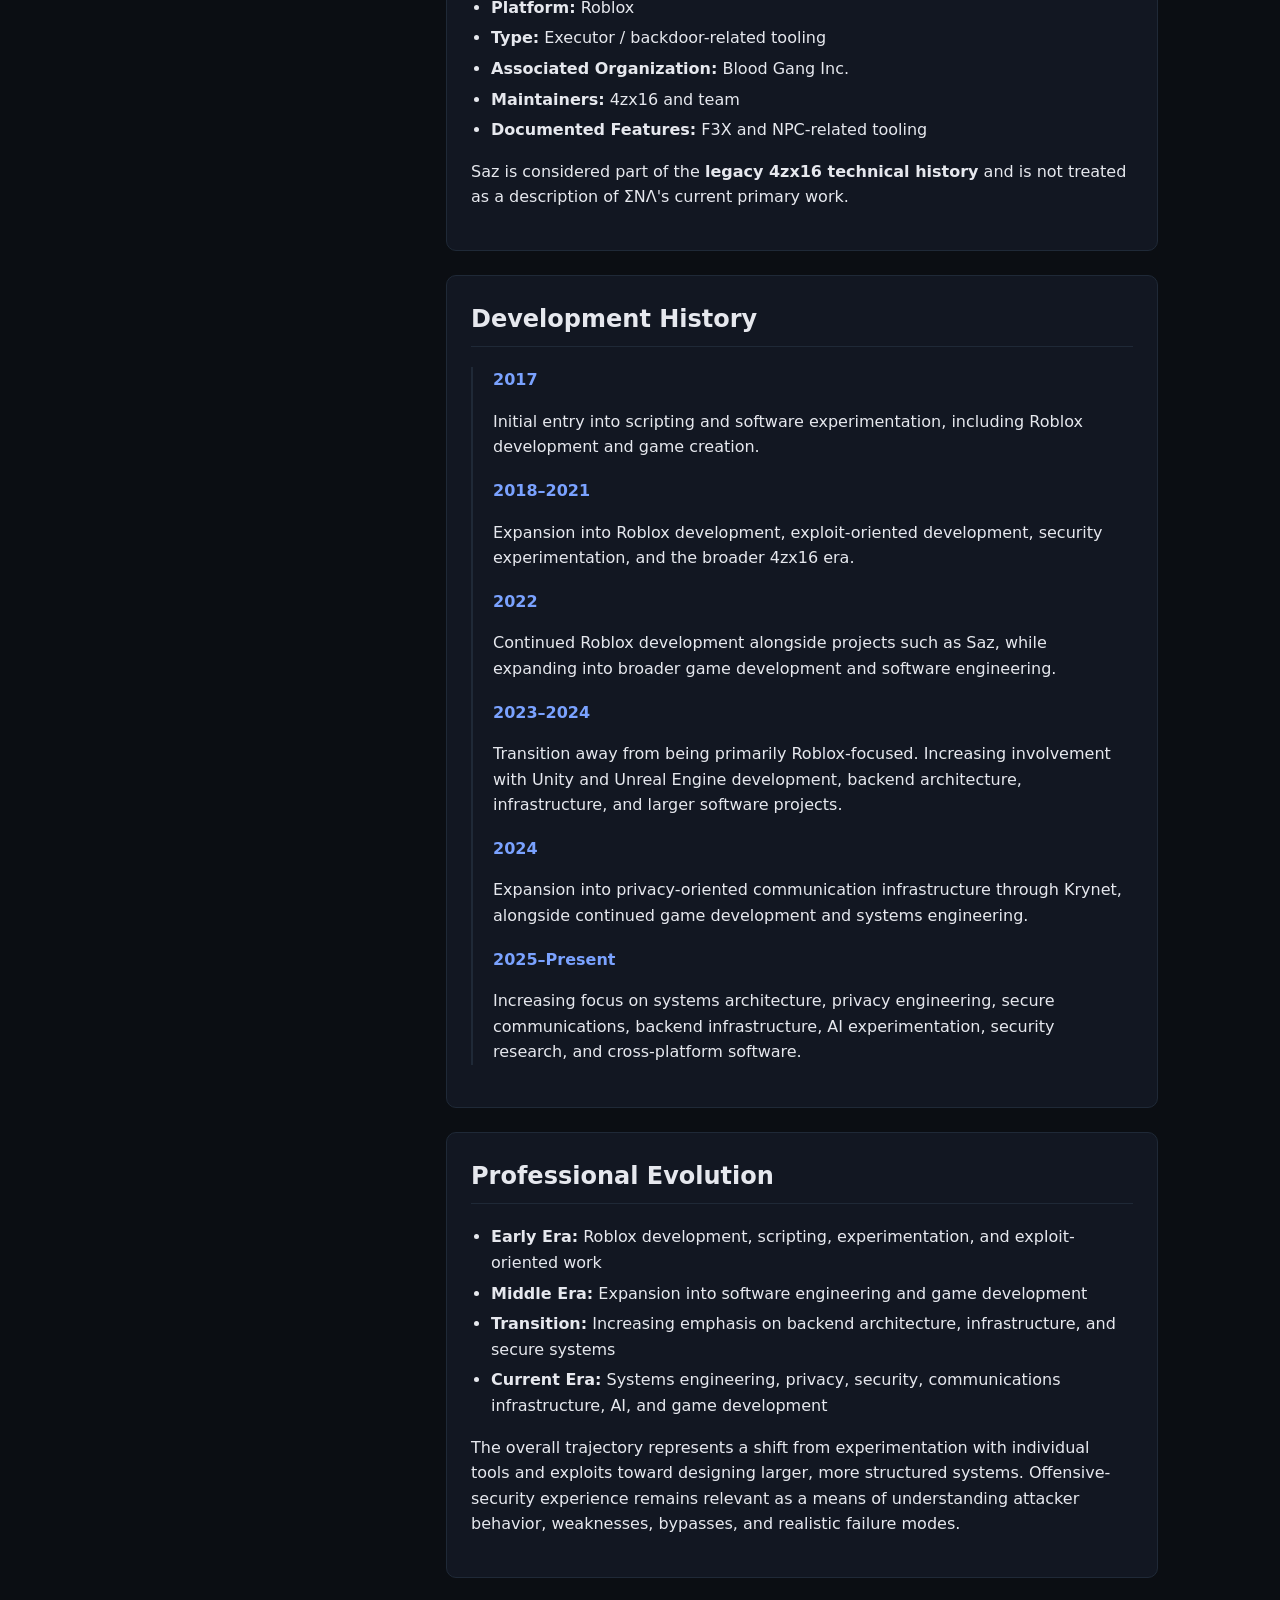
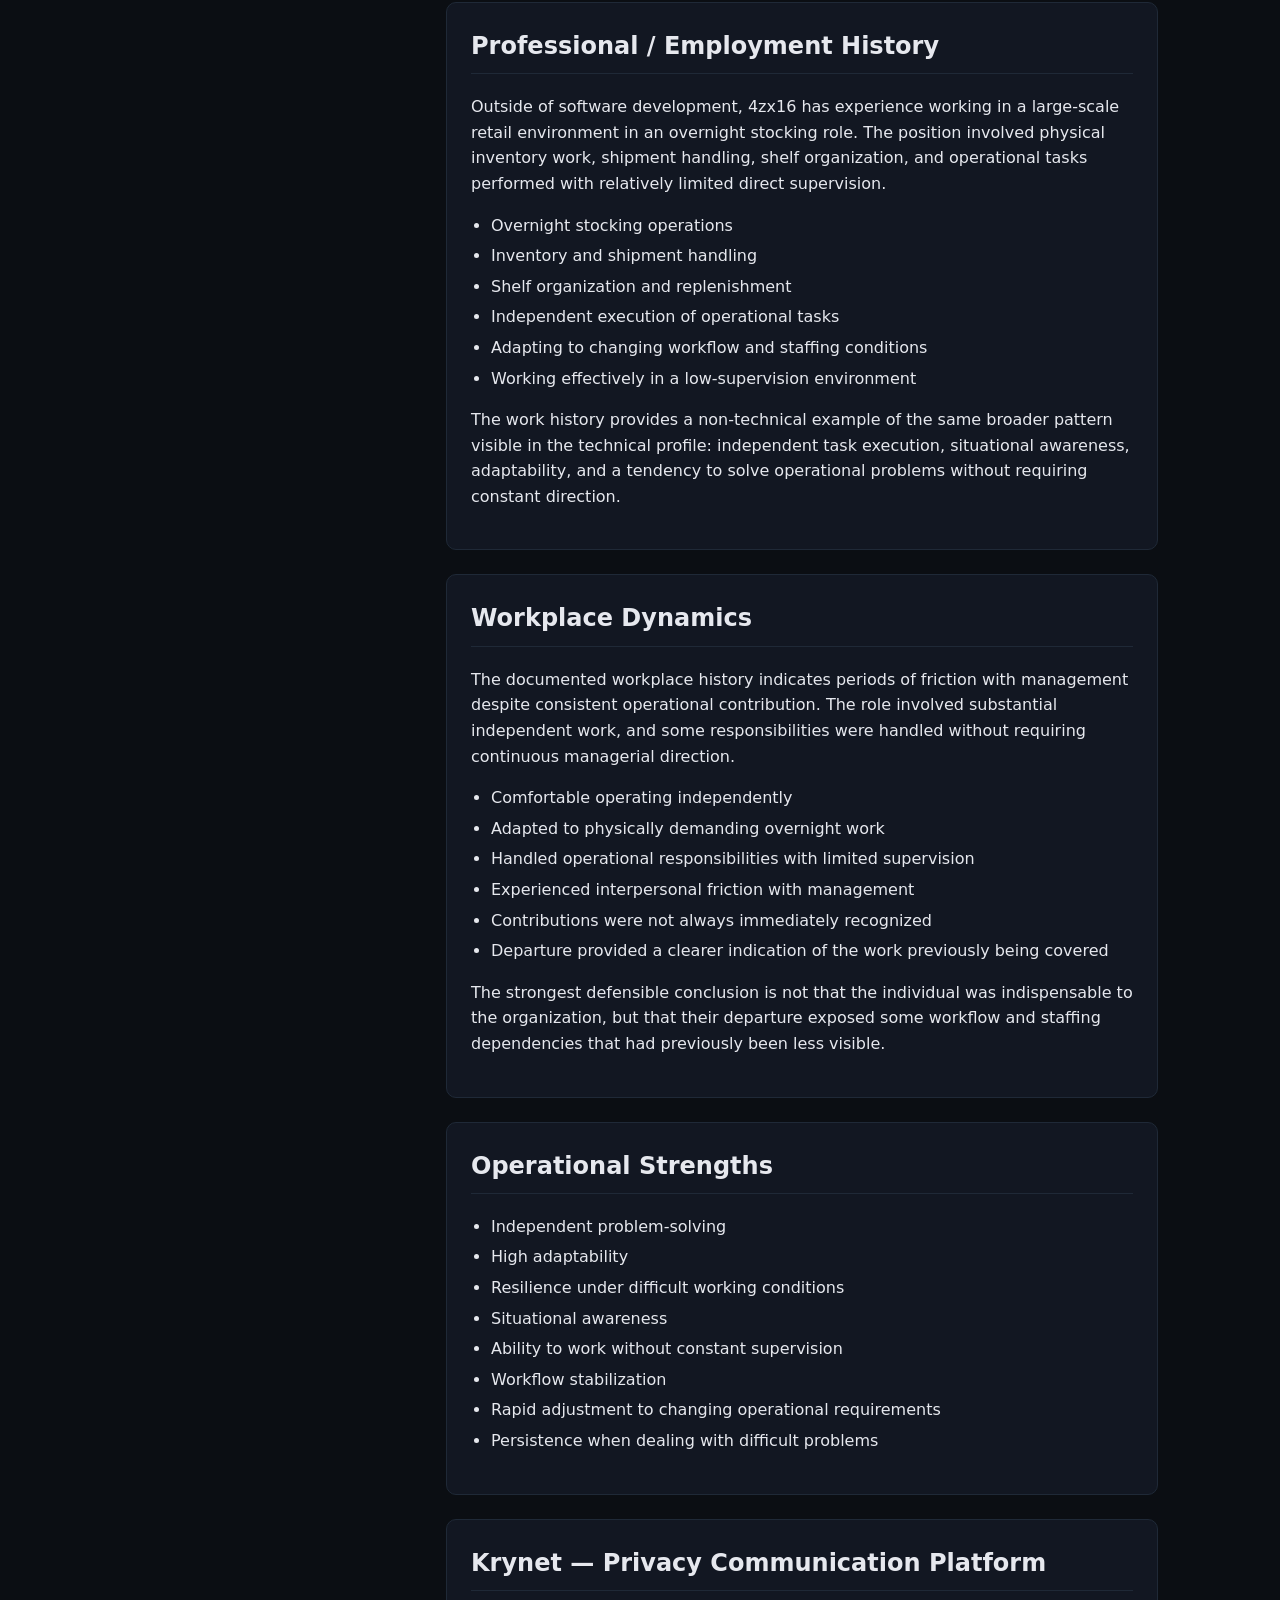
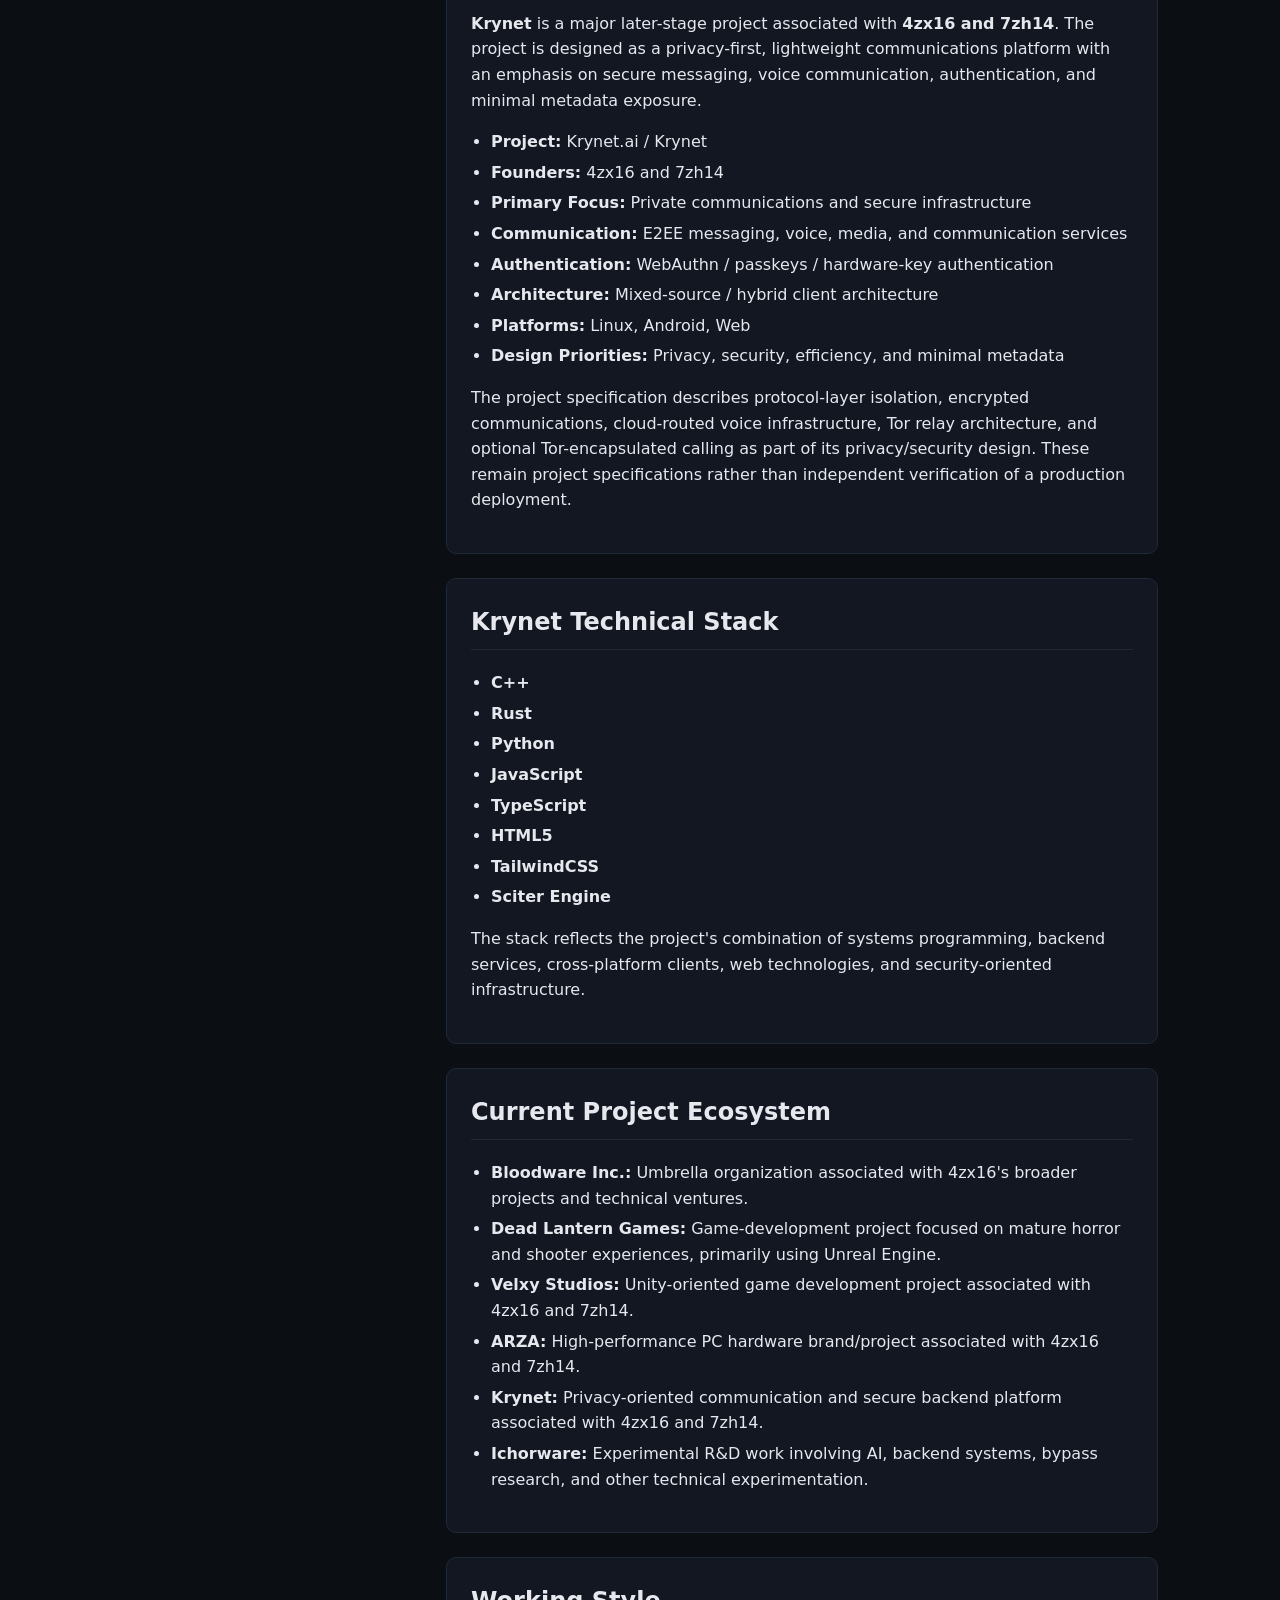
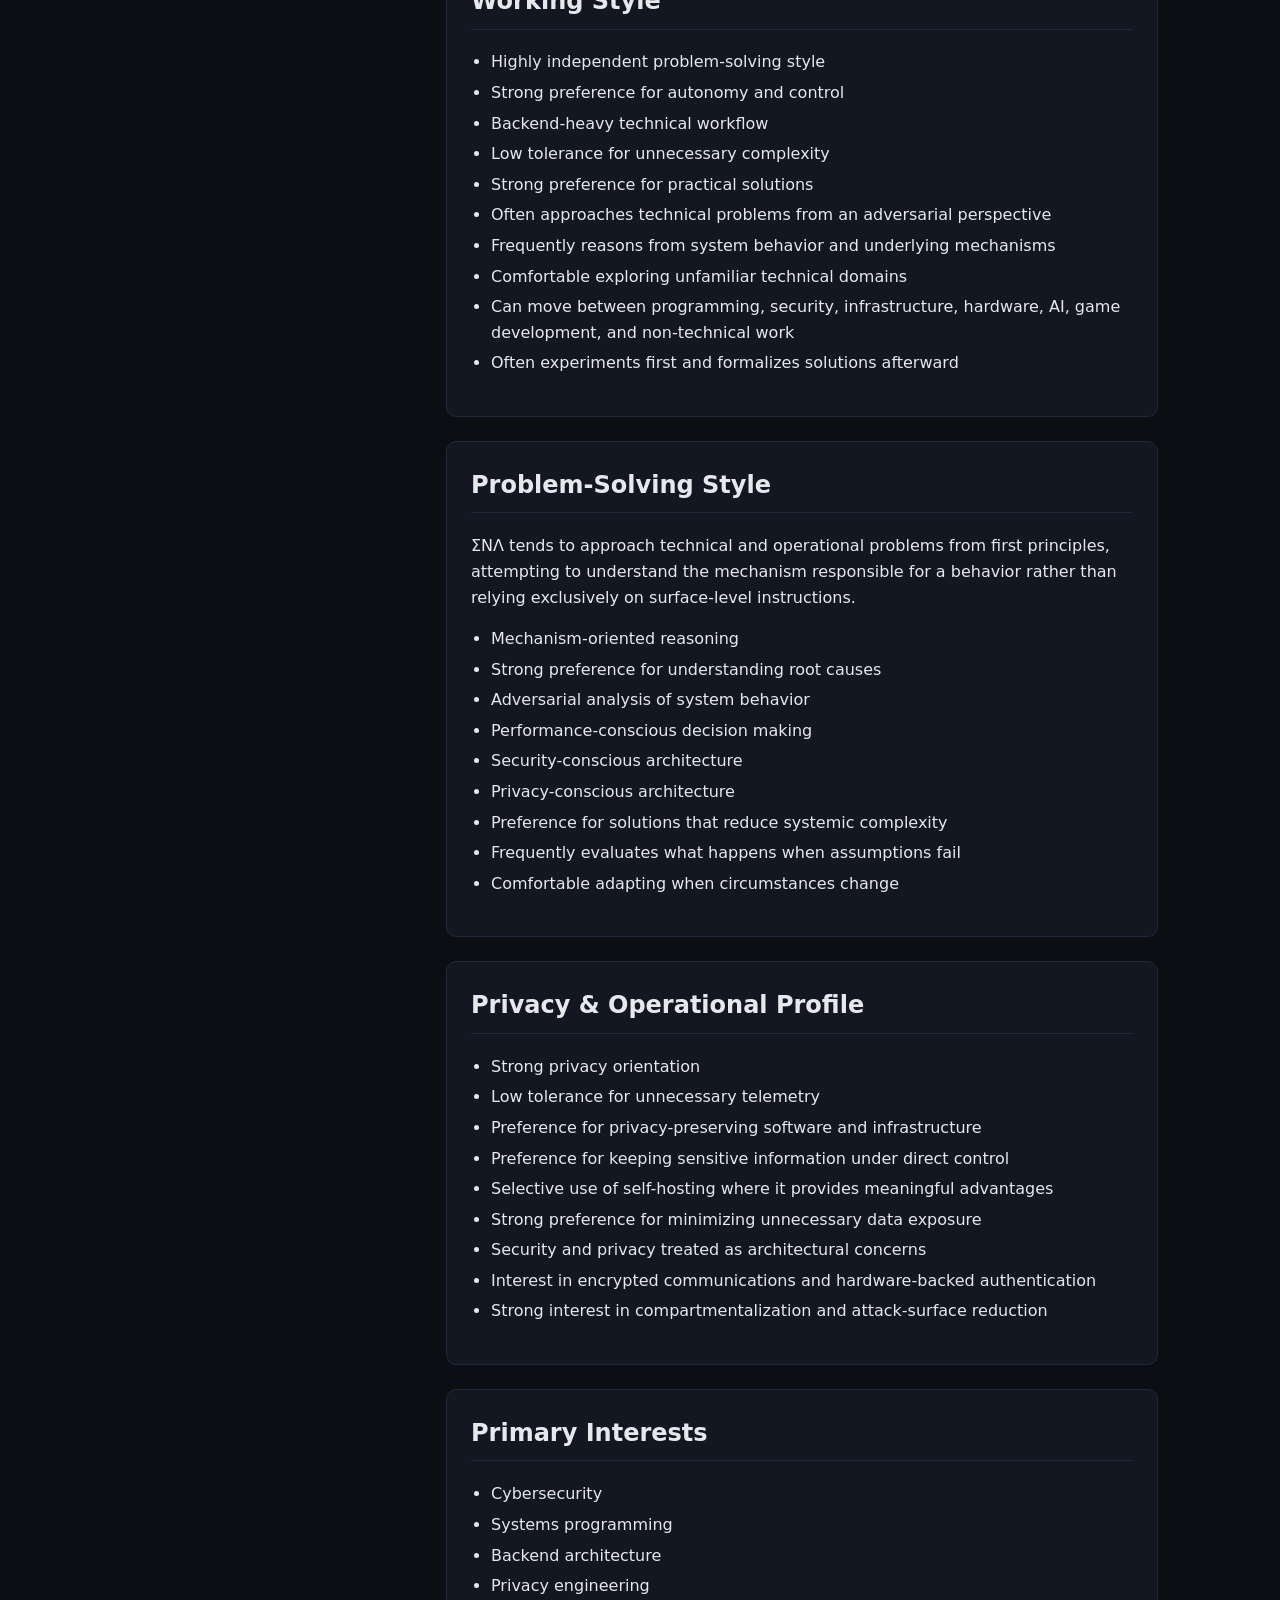
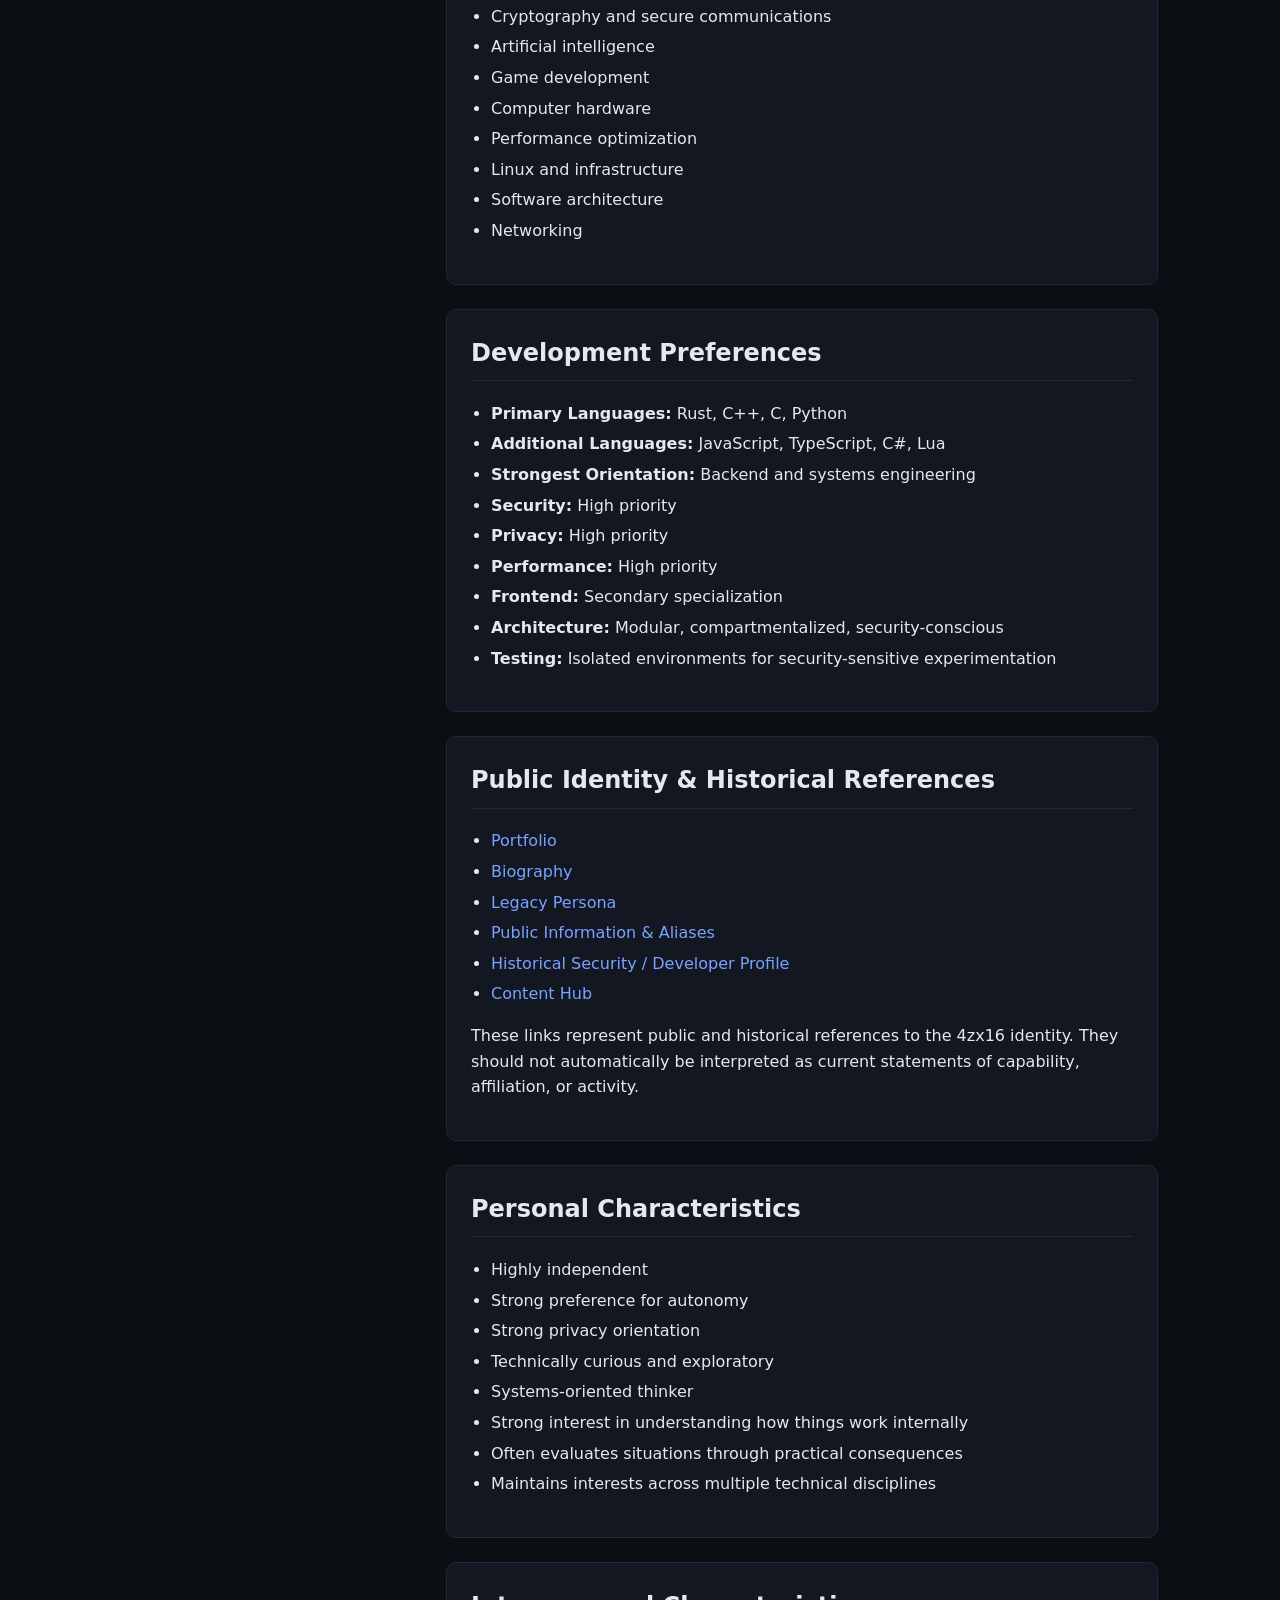
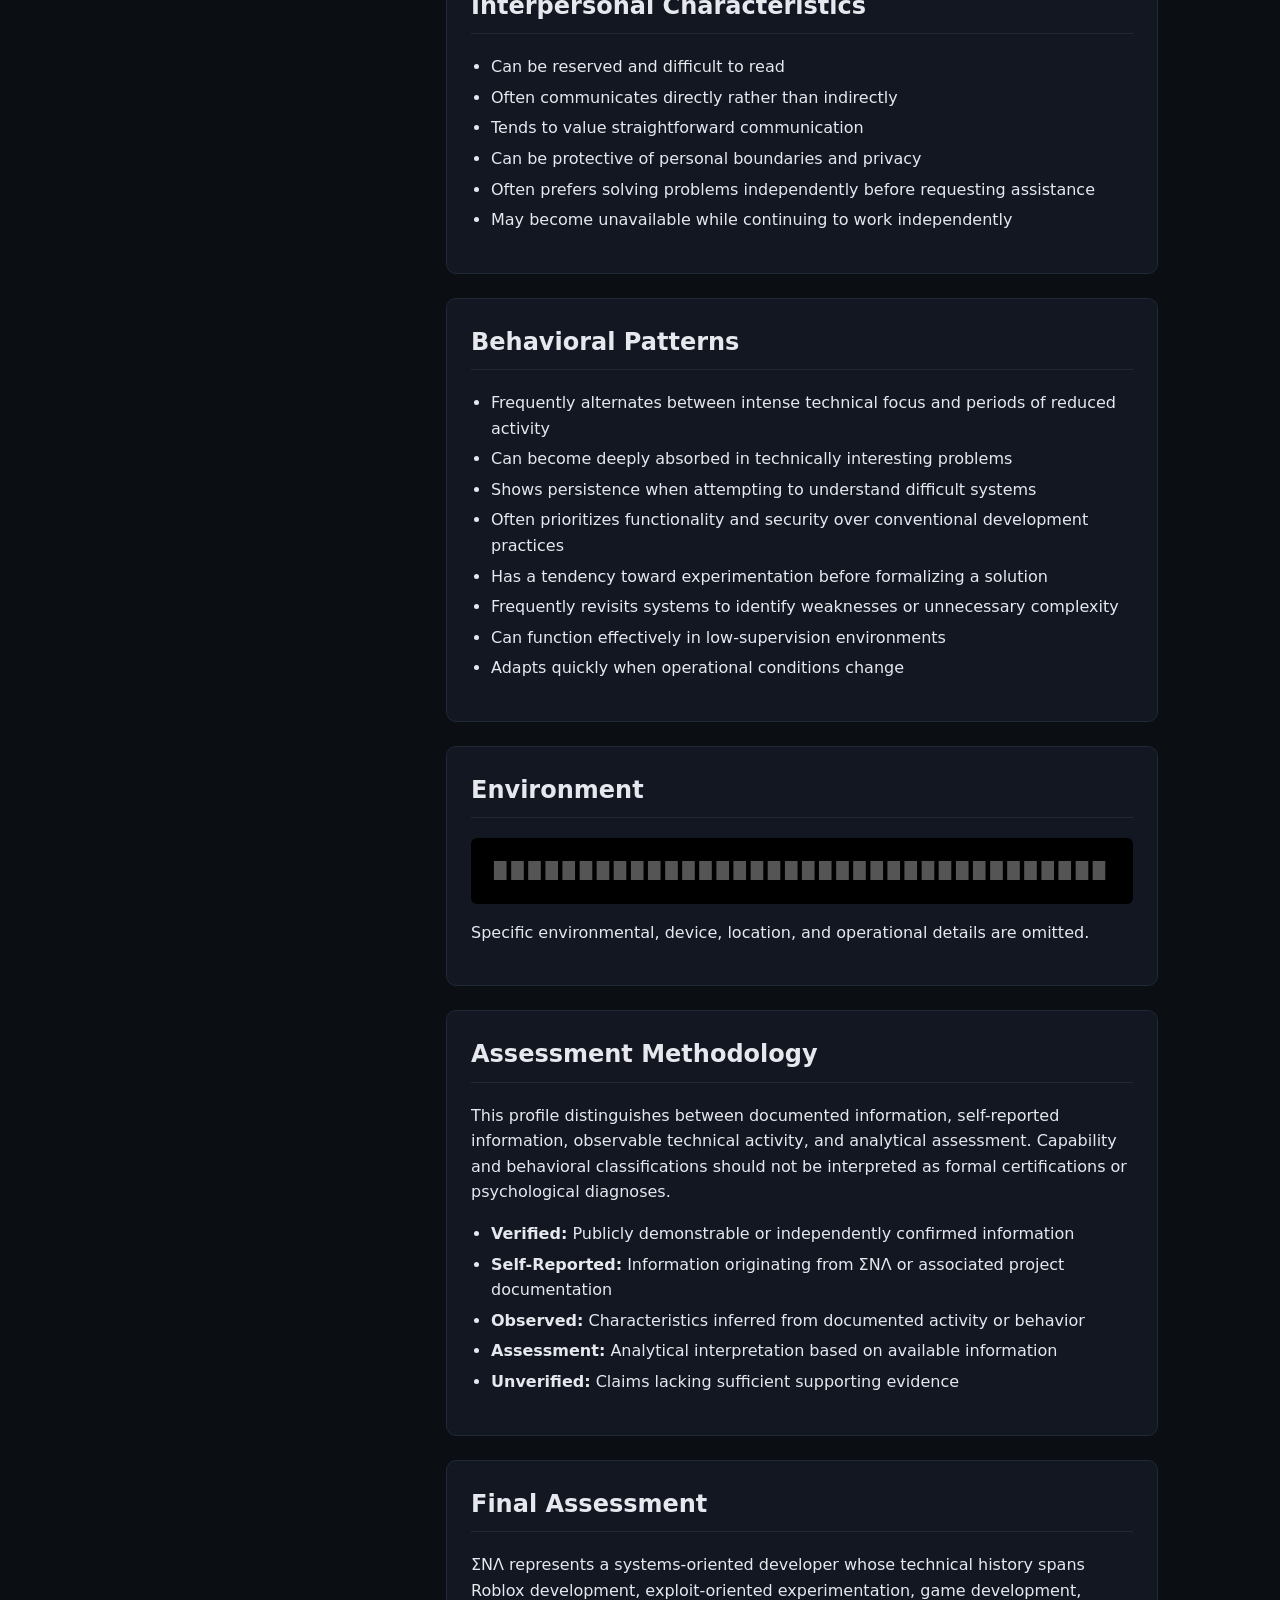
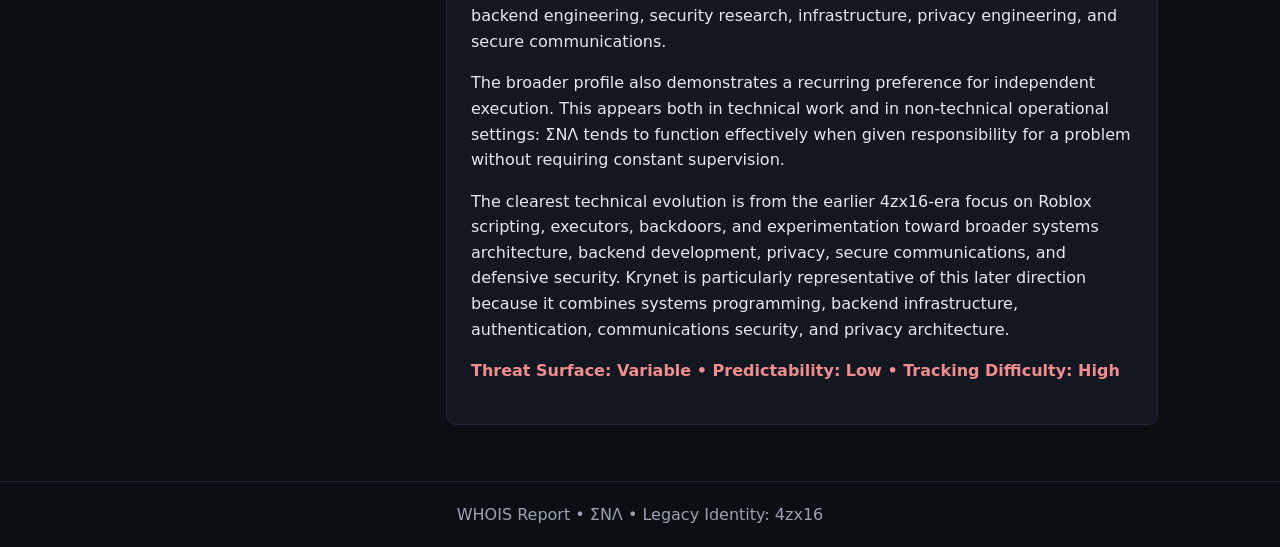
==== commit 429480d0: "Update 4zx16.html" ====
--- a/individual/4zx16.html
+++ b/individual/4zx16.html
@@ -5,7 +5,7 @@
 <meta charset="UTF-8">
 <meta name="viewport" content="width=device-width, initial-scale=1.0">
 <meta name="robots" content="index, follow">
-<meta name="description" content="WHOIS profile for ΣΝΛ, formerly associated with 4zx16 — systems developer, security engineer, backend architect, privacy engineer, and game developer.">
+<meta name="description" content="WHOIS profile for ΣΝΛ, formerly associated with 4zx16 — systems developer, security engineer, backend architect, privacy engineer, game developer, and technically independent problem solver.">
 <title>WHOIS — ΣΝΛ (Sophiaa)</title>
 
 <style>
@@ -159,15 +159,13 @@
 <body>
 
 <header>
-  <h1>WHOIS — ΣΝΛ (Sophiaa)</h1>
-  <p>Systems Developer • Security Engineer • Backend Architect • Legacy Handle: 4zx16</p>
+<h1>WHOIS — ΣΝΛ (Sophiaa)</h1>
+<p>Systems Developer • Security Engineer • Backend Architect • Legacy Handle: 4zx16</p>
 </header>
 
 <main>
 
 <div class="grid">
-
-<!-- INFOBOX -->
 
 <div class="infobox">
 
@@ -193,24 +191,20 @@
 
 <p><strong>Primary Languages:</strong> Rust, C++, C, Python</p>
 
-<p><strong>Secondary Technologies:</strong> JavaScript, TypeScript, HTML/CSS, C#, Lua</p>
-
 <p><strong>Known Interests:</strong></p>
 
 <div>
-  <span class="tag">Cybersecurity</span>
-  <span class="tag">Systems</span>
-  <span class="tag">Privacy</span>
-  <span class="tag">AI</span>
-  <span class="tag">Game Dev</span>
-  <span class="tag">Infrastructure</span>
-  <span class="tag">Hardware</span>
-  <span class="tag">Cryptography</span>
-</div>
-
-</div>
-
-<!-- MAIN CONTENT -->
+<span class="tag">Cybersecurity</span>
+<span class="tag">Systems</span>
+<span class="tag">Privacy</span>
+<span class="tag">AI</span>
+<span class="tag">Game Dev</span>
+<span class="tag">Infrastructure</span>
+<span class="tag">Hardware</span>
+<span class="tag">Cryptography</span>
+</div>
+
+</div>
 
 <div>
 
@@ -218,23 +212,23 @@
 <h2>Overview</h2>
 
 <p>
-ΣΝΛ, formerly associated with the handle <strong>4zx16</strong>, is a technically oriented
-systems developer and security engineer whose work spans backend architecture,
-systems programming, security research, infrastructure, privacy engineering,
-artificial intelligence, and game development.
+ΣΝΛ, formerly associated with the handle <strong>4zx16</strong>, is a technically
+oriented systems developer and security engineer whose work spans backend
+architecture, systems programming, security research, infrastructure,
+privacy engineering, artificial intelligence, and game development.
 </p>
 
 <p>
 The technical trajectory began with Roblox development and exploit-oriented
-experimentation before expanding into broader software engineering, game engines,
-backend systems, infrastructure, and security architecture.
-</p>
-
-<p>
-The current profile is substantially more systems- and architecture-oriented than
-the earlier 4zx16 era. Offensive-security knowledge remains part of the background,
-but later work increasingly centers on defensive engineering, privacy, secure
-communications, infrastructure, and larger software systems.
+experimentation before expanding into broader software engineering, game
+engines, backend systems, infrastructure, and security architecture.
+</p>
+
+<p>
+The current profile is substantially more systems- and architecture-oriented
+than the earlier 4zx16 era. Offensive-security knowledge remains part of the
+background, while later work increasingly centers on defensive engineering,
+privacy, secure communications, infrastructure, and larger software systems.
 </p>
 
 </section>
@@ -243,8 +237,8 @@
 <h2>Identity & Aliases</h2>
 
 <p>
-ΣΝΛ has operated under numerous identities and handles throughout different periods
-of their technical history. The most significant legacy identity is
+ΣΝΛ has operated under numerous identities and handles throughout different
+periods of their technical history. The most significant legacy identity is
 <strong>4zx16</strong>, alongside shorter variants such as <strong>4zx</strong>,
 <strong>4z</strong>, and <strong>4</strong>.
 </p>
@@ -258,8 +252,8 @@
 </ul>
 
 <p>
-The aliases correspond to different periods, communities, projects, or contexts
-rather than necessarily representing separate identities.
+The aliases correspond to different periods, communities, projects, or
+contexts rather than necessarily representing separate identities.
 </p>
 
 </section>
@@ -287,8 +281,8 @@
 <h2>Engineering Philosophy</h2>
 
 <p>
-ΣΝΛ's development style places considerable emphasis on control, security boundaries,
-performance, privacy, and minimizing unnecessary complexity.
+ΣΝΛ's development style places considerable emphasis on control, security
+boundaries, performance, privacy, and minimizing unnecessary complexity.
 </p>
 
 <ul>
@@ -310,10 +304,11 @@
 <h2>Security Background</h2>
 
 <p>
-ΣΝΛ's security background spans both offensive and defensive domains. Earlier work
-was more heavily associated with exploit development, Roblox backdoors, bypasses,
-and security experimentation. Later work expanded toward secure infrastructure,
-privacy engineering, threat modeling, and defensive system architecture.
+ΣΝΛ's security background spans both offensive and defensive domains. Earlier
+work was more heavily associated with exploit development, Roblox backdoors,
+bypasses, and security experimentation. Later work expanded toward secure
+infrastructure, privacy engineering, threat modeling, and defensive system
+architecture.
 </p>
 
 <ul>
@@ -358,7 +353,7 @@
 
 <p>
 Saz is considered part of the <strong>legacy 4zx16 technical history</strong>
-and should not be treated as a description of ΣΝΛ's current primary work.
+and is not treated as a description of ΣΝΛ's current primary work.
 </p>
 
 </section>
@@ -395,8 +390,8 @@
 <div class="timeline-item">
 <strong>2023–2024</strong>
 <p>
-Transition away from being primarily Roblox-focused. Increasing involvement with
-Unity and Unreal Engine development, backend architecture, infrastructure,
+Transition away from being primarily Roblox-focused. Increasing involvement
+with Unity and Unreal Engine development, backend architecture, infrastructure,
 and larger software projects.
 </p>
 </div>
@@ -438,6 +433,77 @@
 Offensive-security experience remains relevant as a means of understanding
 attacker behavior, weaknesses, bypasses, and realistic failure modes.
 </p>
+
+</section>
+
+<section>
+<h2>Professional / Employment History</h2>
+
+<p>
+Outside of software development, 4zx16 has experience working in a large-scale
+retail environment in an overnight stocking role. The position involved
+physical inventory work, shipment handling, shelf organization, and operational
+tasks performed with relatively limited direct supervision.
+</p>
+
+<ul>
+<li>Overnight stocking operations</li>
+<li>Inventory and shipment handling</li>
+<li>Shelf organization and replenishment</li>
+<li>Independent execution of operational tasks</li>
+<li>Adapting to changing workflow and staffing conditions</li>
+<li>Working effectively in a low-supervision environment</li>
+</ul>
+
+<p>
+The work history provides a non-technical example of the same broader pattern
+visible in the technical profile: independent task execution, situational
+awareness, adaptability, and a tendency to solve operational problems without
+requiring constant direction.
+</p>
+
+</section>
+
+<section>
+<h2>Workplace Dynamics</h2>
+
+<p>
+The documented workplace history indicates periods of friction with management
+despite consistent operational contribution. The role involved substantial
+independent work, and some responsibilities were handled without requiring
+continuous managerial direction.
+</p>
+
+<ul>
+<li>Comfortable operating independently</li>
+<li>Adapted to physically demanding overnight work</li>
+<li>Handled operational responsibilities with limited supervision</li>
+<li>Experienced interpersonal friction with management</li>
+<li>Contributions were not always immediately recognized</li>
+<li>Departure provided a clearer indication of the work previously being covered</li>
+</ul>
+
+<p>
+The strongest defensible conclusion is not that the individual was
+indispensable to the organization, but that their departure exposed some
+workflow and staffing dependencies that had previously been less visible.
+</p>
+
+</section>
+
+<section>
+<h2>Operational Strengths</h2>
+
+<ul>
+<li>Independent problem-solving</li>
+<li>High adaptability</li>
+<li>Resilience under difficult working conditions</li>
+<li>Situational awareness</li>
+<li>Ability to work without constant supervision</li>
+<li>Workflow stabilization</li>
+<li>Rapid adjustment to changing operational requirements</li>
+<li>Persistence when dealing with difficult problems</li>
+</ul>
 
 </section>
 
@@ -466,8 +532,8 @@
 The project specification describes protocol-layer isolation, encrypted
 communications, cloud-routed voice infrastructure, Tor relay architecture,
 and optional Tor-encapsulated calling as part of its privacy/security design.
-These are project design claims rather than independent verification of a
-production deployment.
+These remain project specifications rather than independent verification of
+a production deployment.
 </p>
 
 </section>
@@ -511,7 +577,7 @@
 
 <li>
 <strong>Velxy Studios:</strong>
-Unity-oriented game development project associated with 7zh14 and 4zx16.
+Unity-oriented game development project associated with 4zx16 and 7zh14.
 </li>
 
 <li>
@@ -531,11 +597,6 @@
 and other technical experimentation.
 </li>
 </ul>
-
-<p>
-The projects occupy different technical domains, but share a common emphasis on
-software engineering, infrastructure, security, systems, or game technology.
-</p>
 
 </section>
 
@@ -551,7 +612,7 @@
 <li>Often approaches technical problems from an adversarial perspective</li>
 <li>Frequently reasons from system behavior and underlying mechanisms</li>
 <li>Comfortable exploring unfamiliar technical domains</li>
-<li>Can move between programming, security, infrastructure, hardware, AI, and game development</li>
+<li>Can move between programming, security, infrastructure, hardware, AI, game development, and non-technical work</li>
 <li>Often experiments first and formalizes solutions afterward</li>
 </ul>
 
@@ -561,9 +622,9 @@
 <h2>Problem-Solving Style</h2>
 
 <p>
-ΣΝΛ tends to approach technical problems from first principles, attempting to
-understand the mechanism responsible for a behavior rather than relying
-exclusively on surface-level documentation.
+ΣΝΛ tends to approach technical and operational problems from first principles,
+attempting to understand the mechanism responsible for a behavior rather than
+relying exclusively on surface-level instructions.
 </p>
 
 <ul>
@@ -575,6 +636,7 @@
 <li>Privacy-conscious architecture</li>
 <li>Preference for solutions that reduce systemic complexity</li>
 <li>Frequently evaluates what happens when assumptions fail</li>
+<li>Comfortable adapting when circumstances change</li>
 </ul>
 
 </section>
@@ -647,8 +709,8 @@
 
 <p>
 These links represent public and historical references to the 4zx16 identity.
-They should not automatically be interpreted as current statements of capability,
-affiliation, or activity.
+They should not automatically be interpreted as current statements of
+capability, affiliation, or activity.
 </p>
 
 </section>
@@ -693,6 +755,8 @@
 <li>Often prioritizes functionality and security over conventional development practices</li>
 <li>Has a tendency toward experimentation before formalizing a solution</li>
 <li>Frequently revisits systems to identify weaknesses or unnecessary complexity</li>
+<li>Can function effectively in low-supervision environments</li>
+<li>Adapts quickly when operational conditions change</li>
 </ul>
 
 </section>
@@ -705,8 +769,7 @@
 </div>
 
 <p>
-Specific environmental, device, location, and operational details are redacted
-or omitted to avoid unnecessary exposure of sensitive information.
+Specific environmental, device, location, and operational details are omitted.
 </p>
 
 </section>
@@ -742,12 +805,19 @@
 </p>
 
 <p>
-The clearest evolution is from the earlier 4zx16-era focus on Roblox scripting,
-executors, backdoors, and experimentation toward broader systems architecture,
-backend development, privacy, secure communications, and defensive security.
-Krynet is particularly representative of this later direction because it
-combines systems programming, backend infrastructure, authentication,
-communications security, and privacy architecture.
+The broader profile also demonstrates a recurring preference for independent
+execution. This appears both in technical work and in non-technical operational
+settings: ΣΝΛ tends to function effectively when given responsibility for a
+problem without requiring constant supervision.
+</p>
+
+<p>
+The clearest technical evolution is from the earlier 4zx16-era focus on Roblox
+scripting, executors, backdoors, and experimentation toward broader systems
+architecture, backend development, privacy, secure communications, and
+defensive security. Krynet is particularly representative of this later
+direction because it combines systems programming, backend infrastructure,
+authentication, communications security, and privacy architecture.
 </p>
 
 <p class="risk-high">
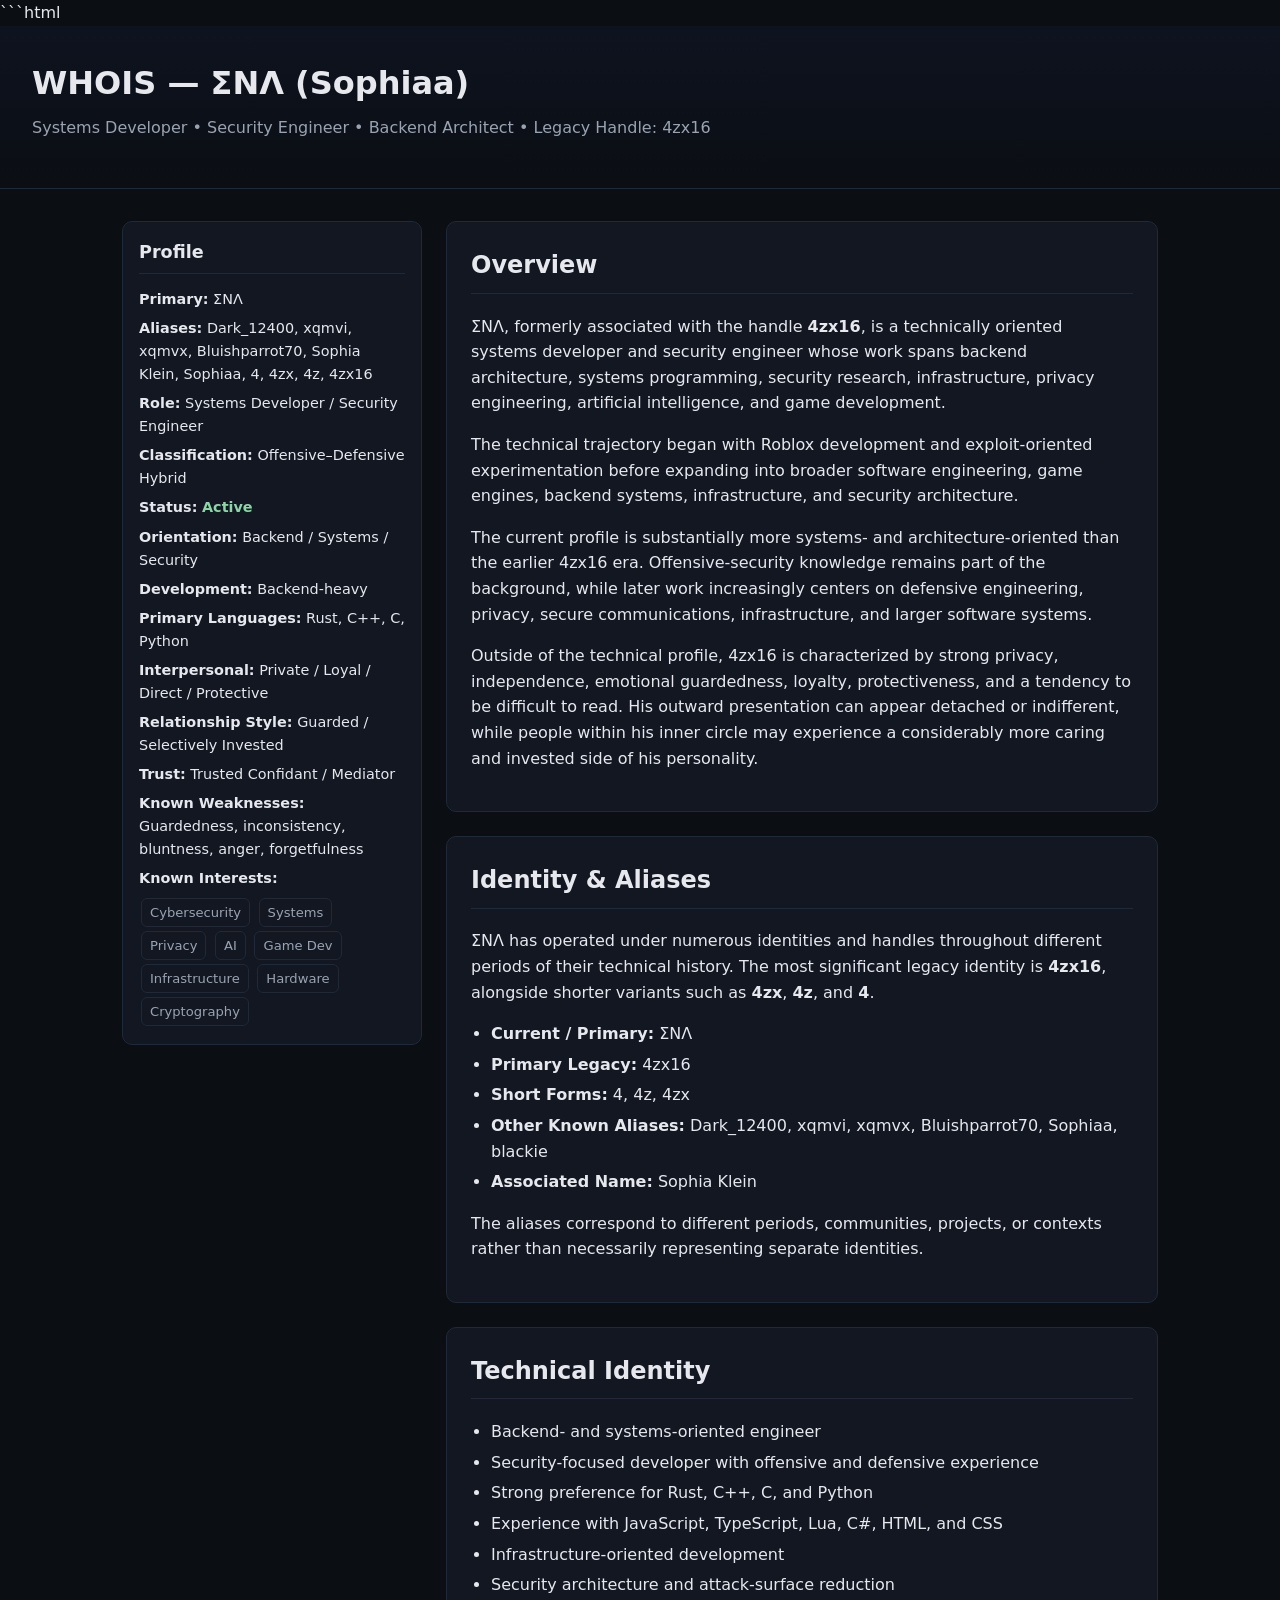
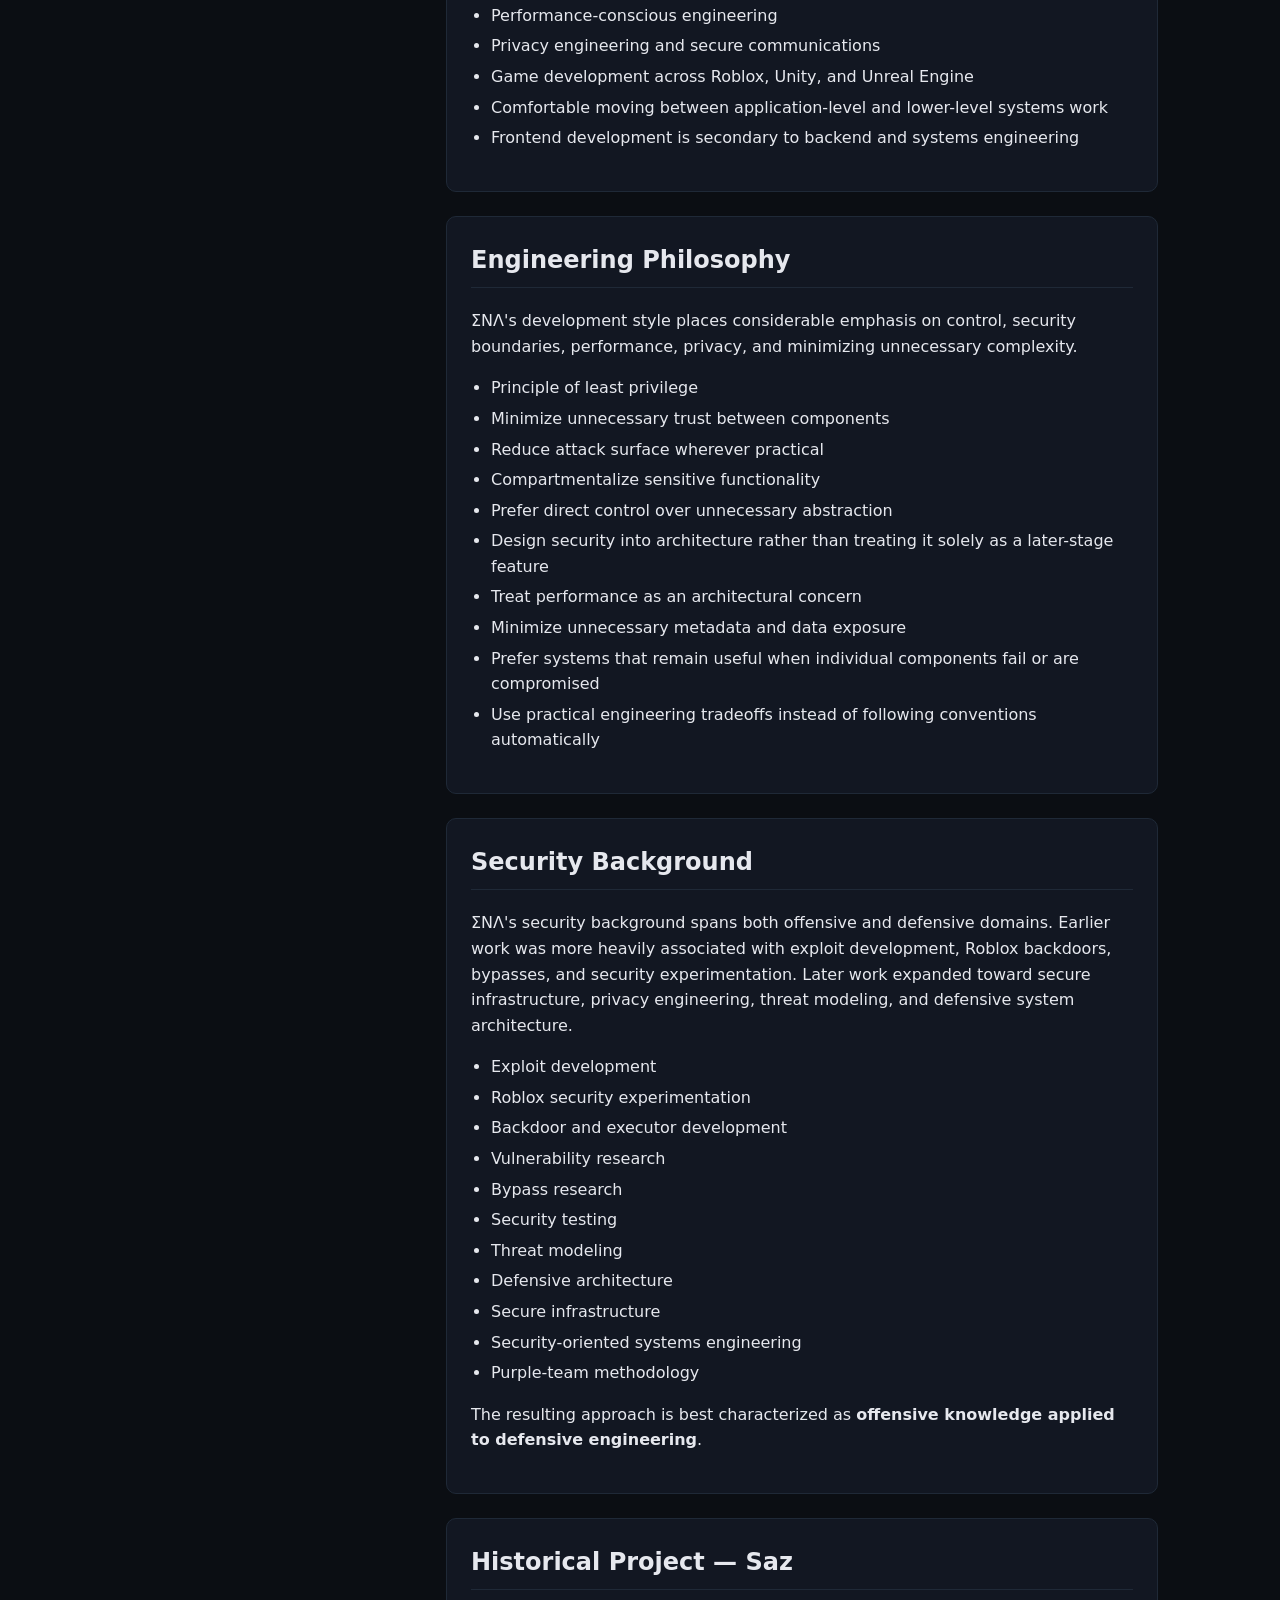
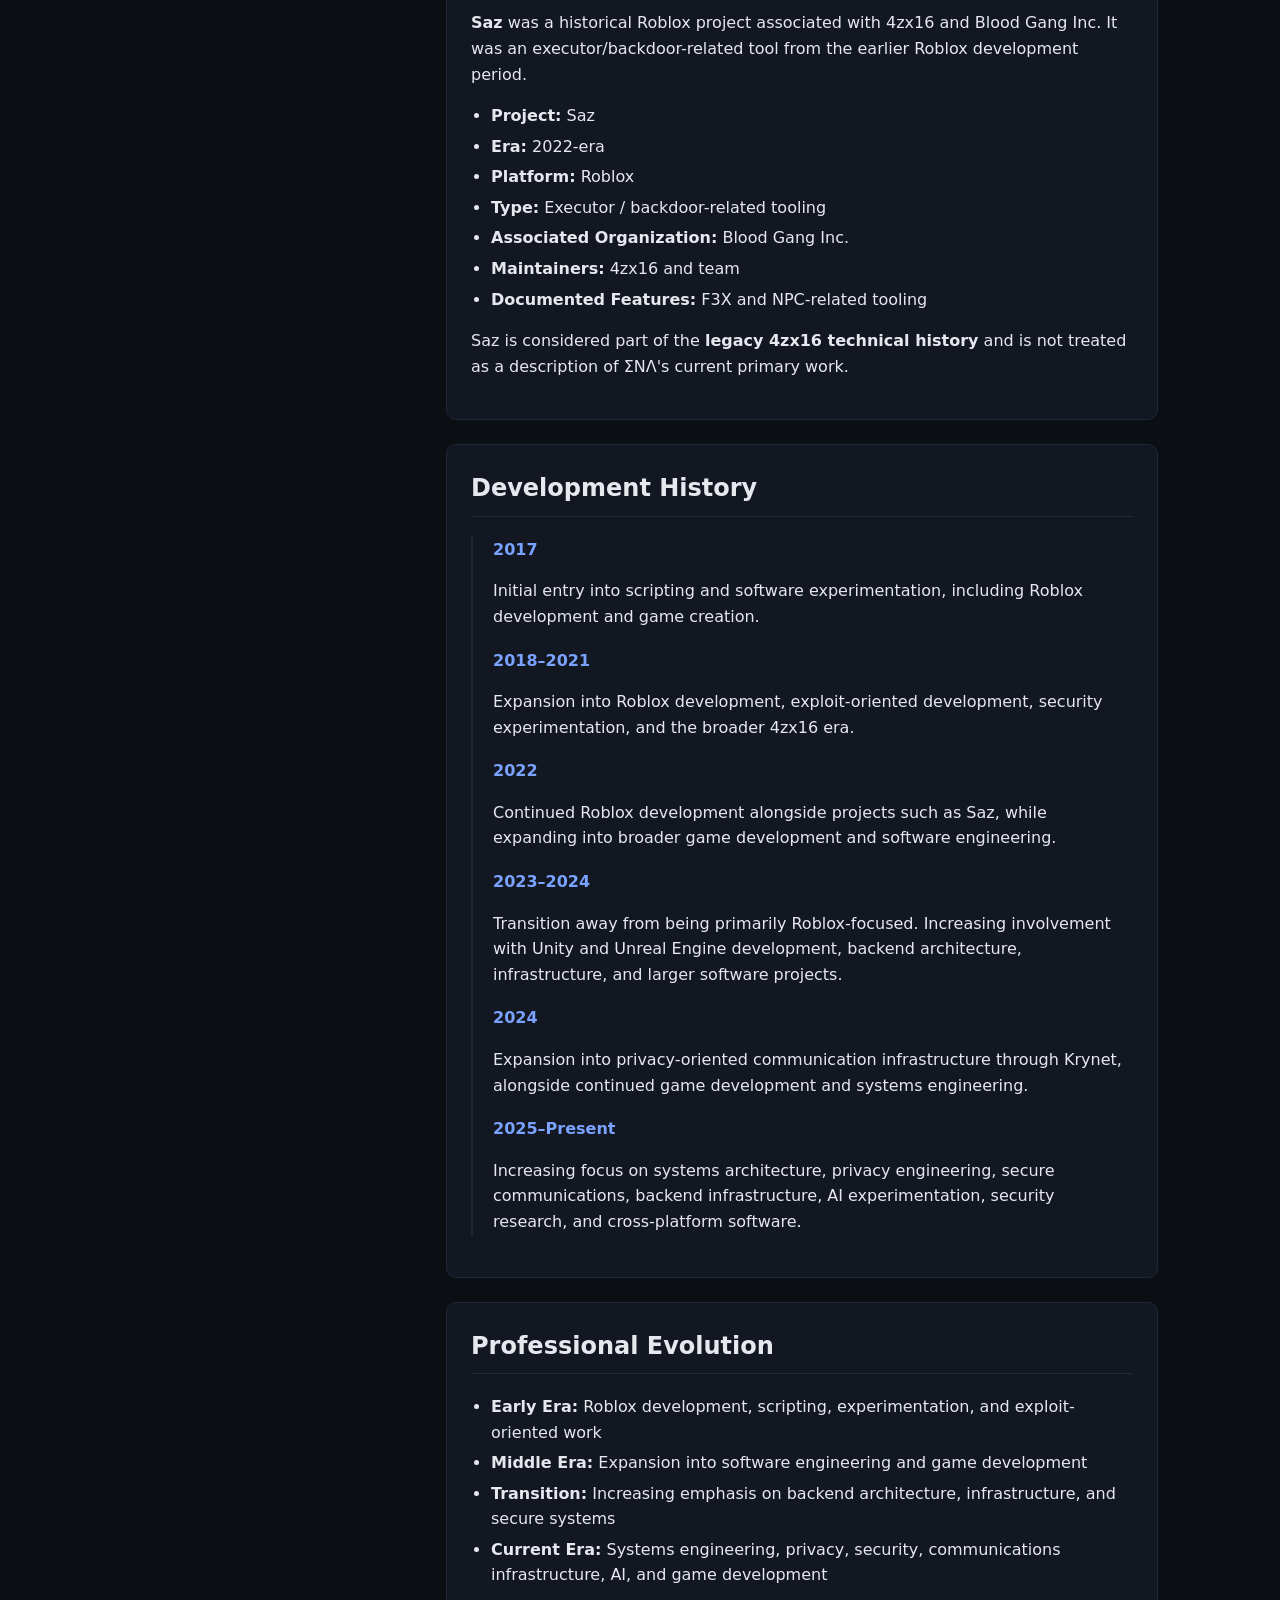
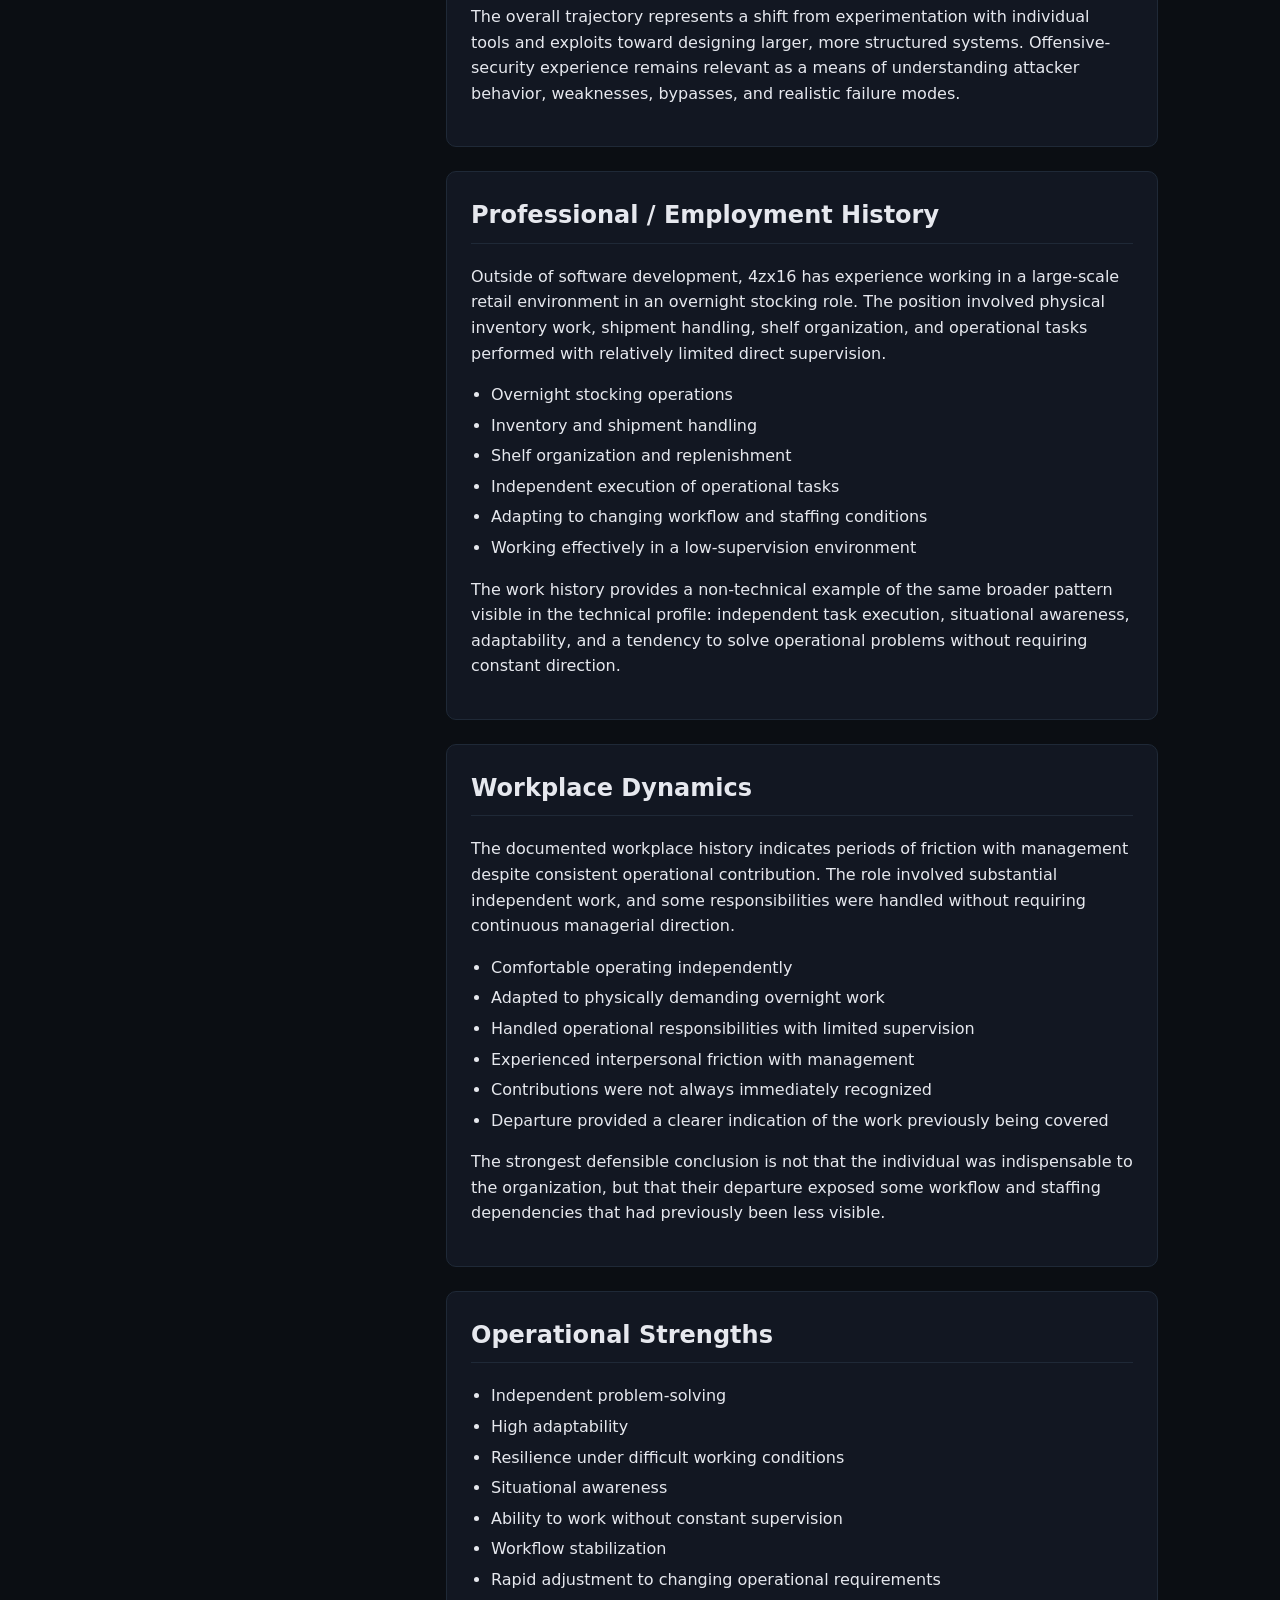
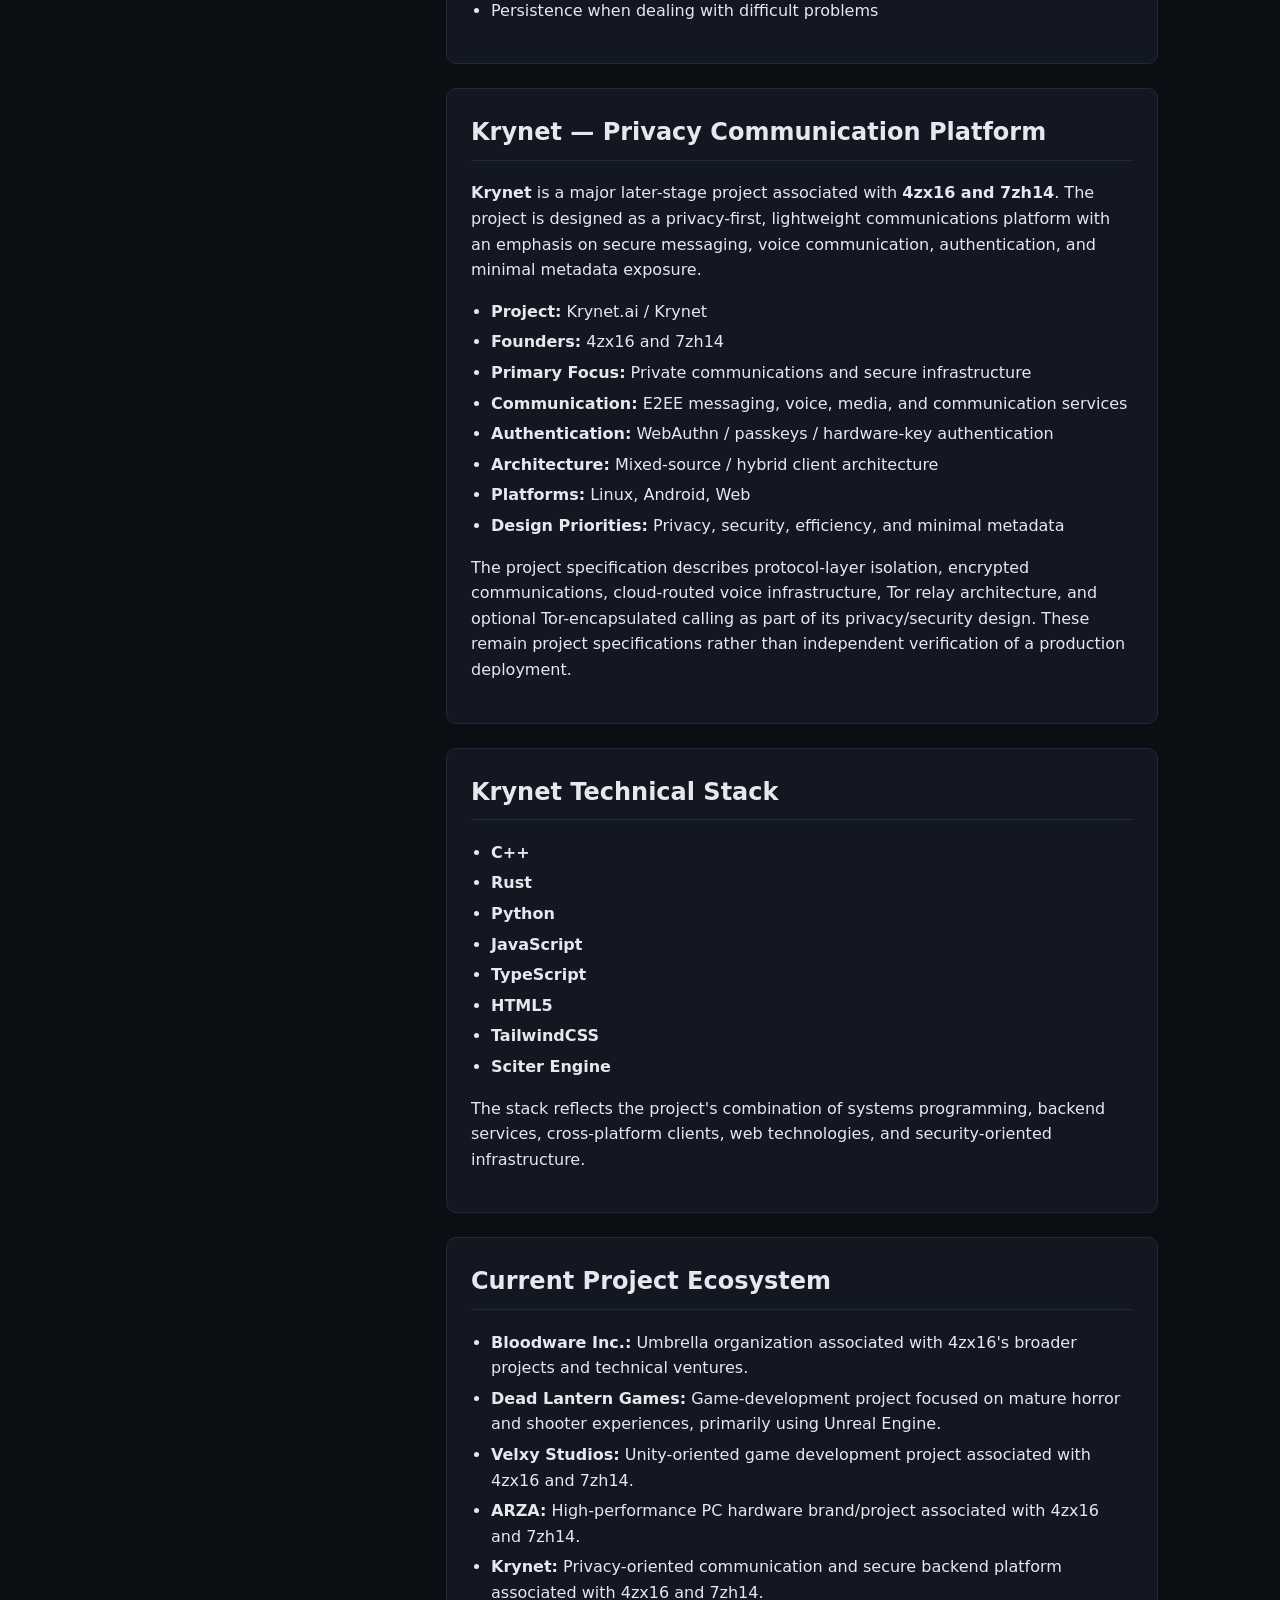
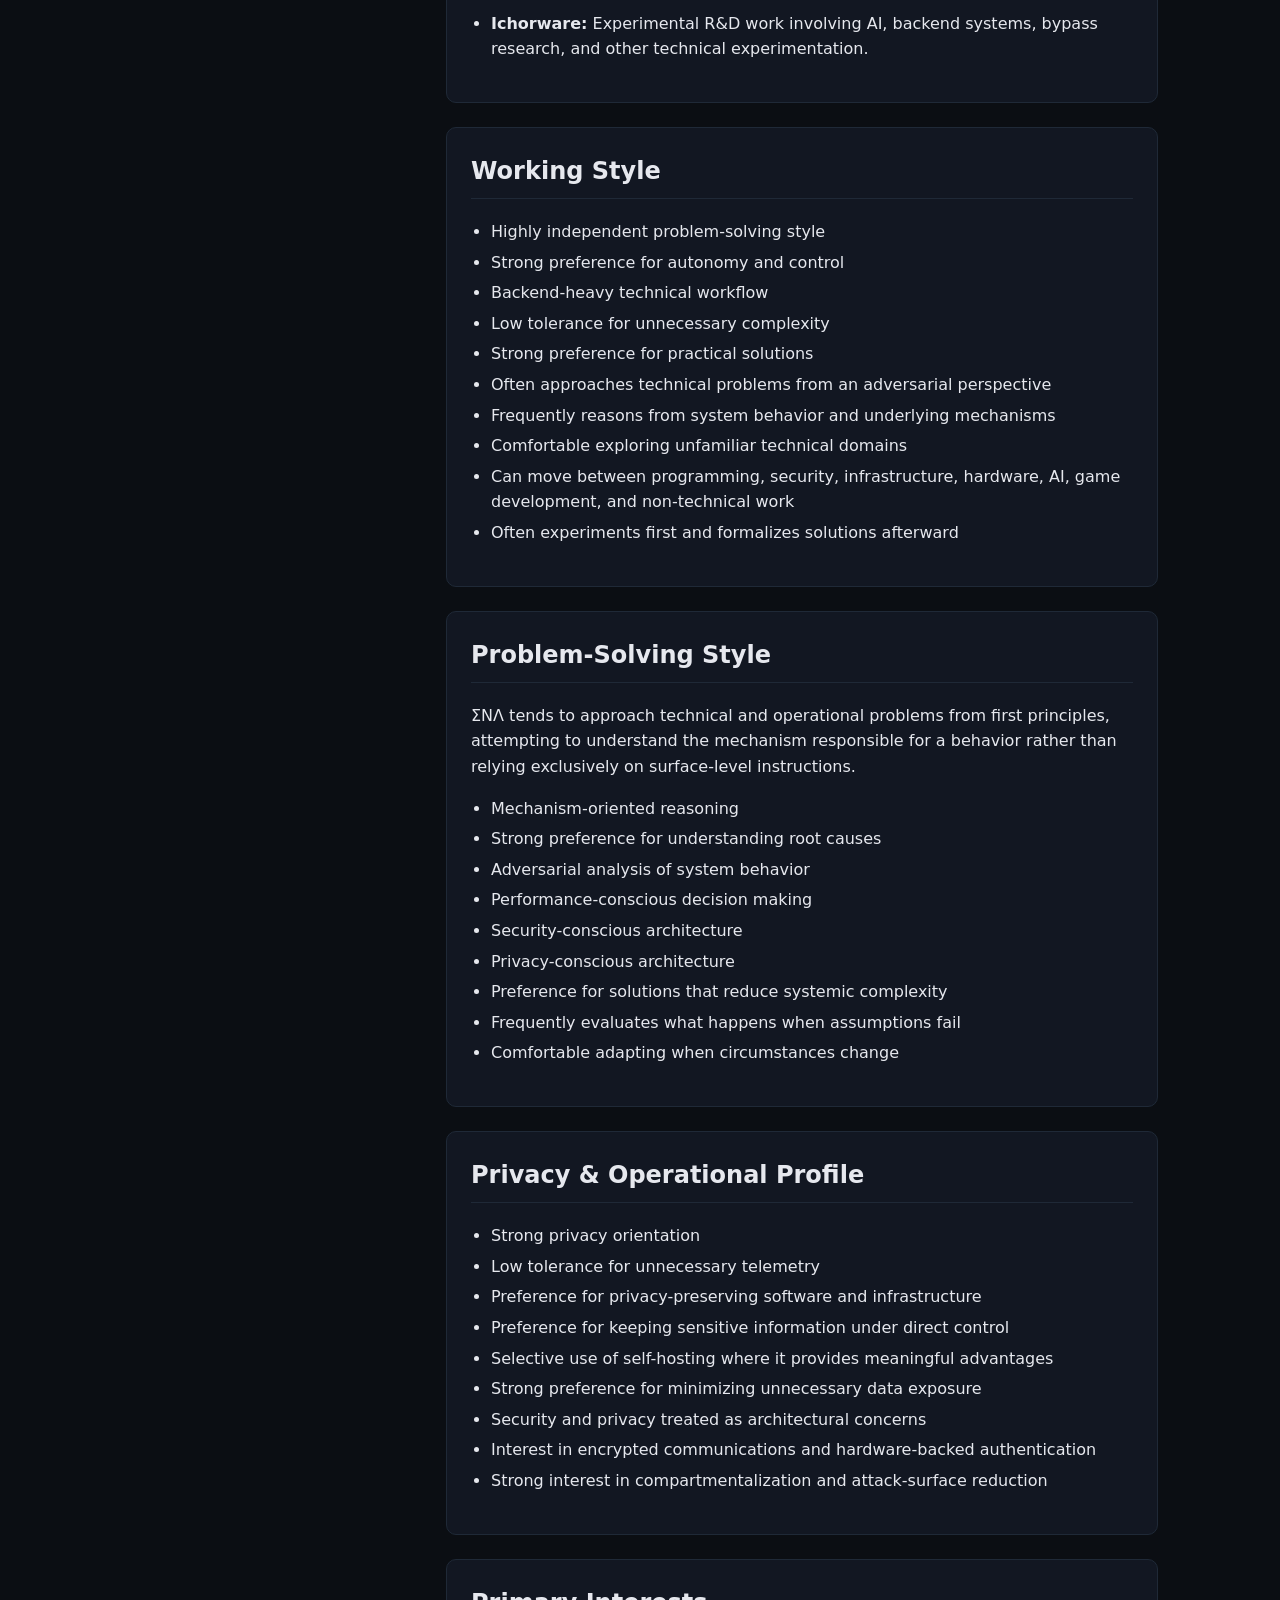
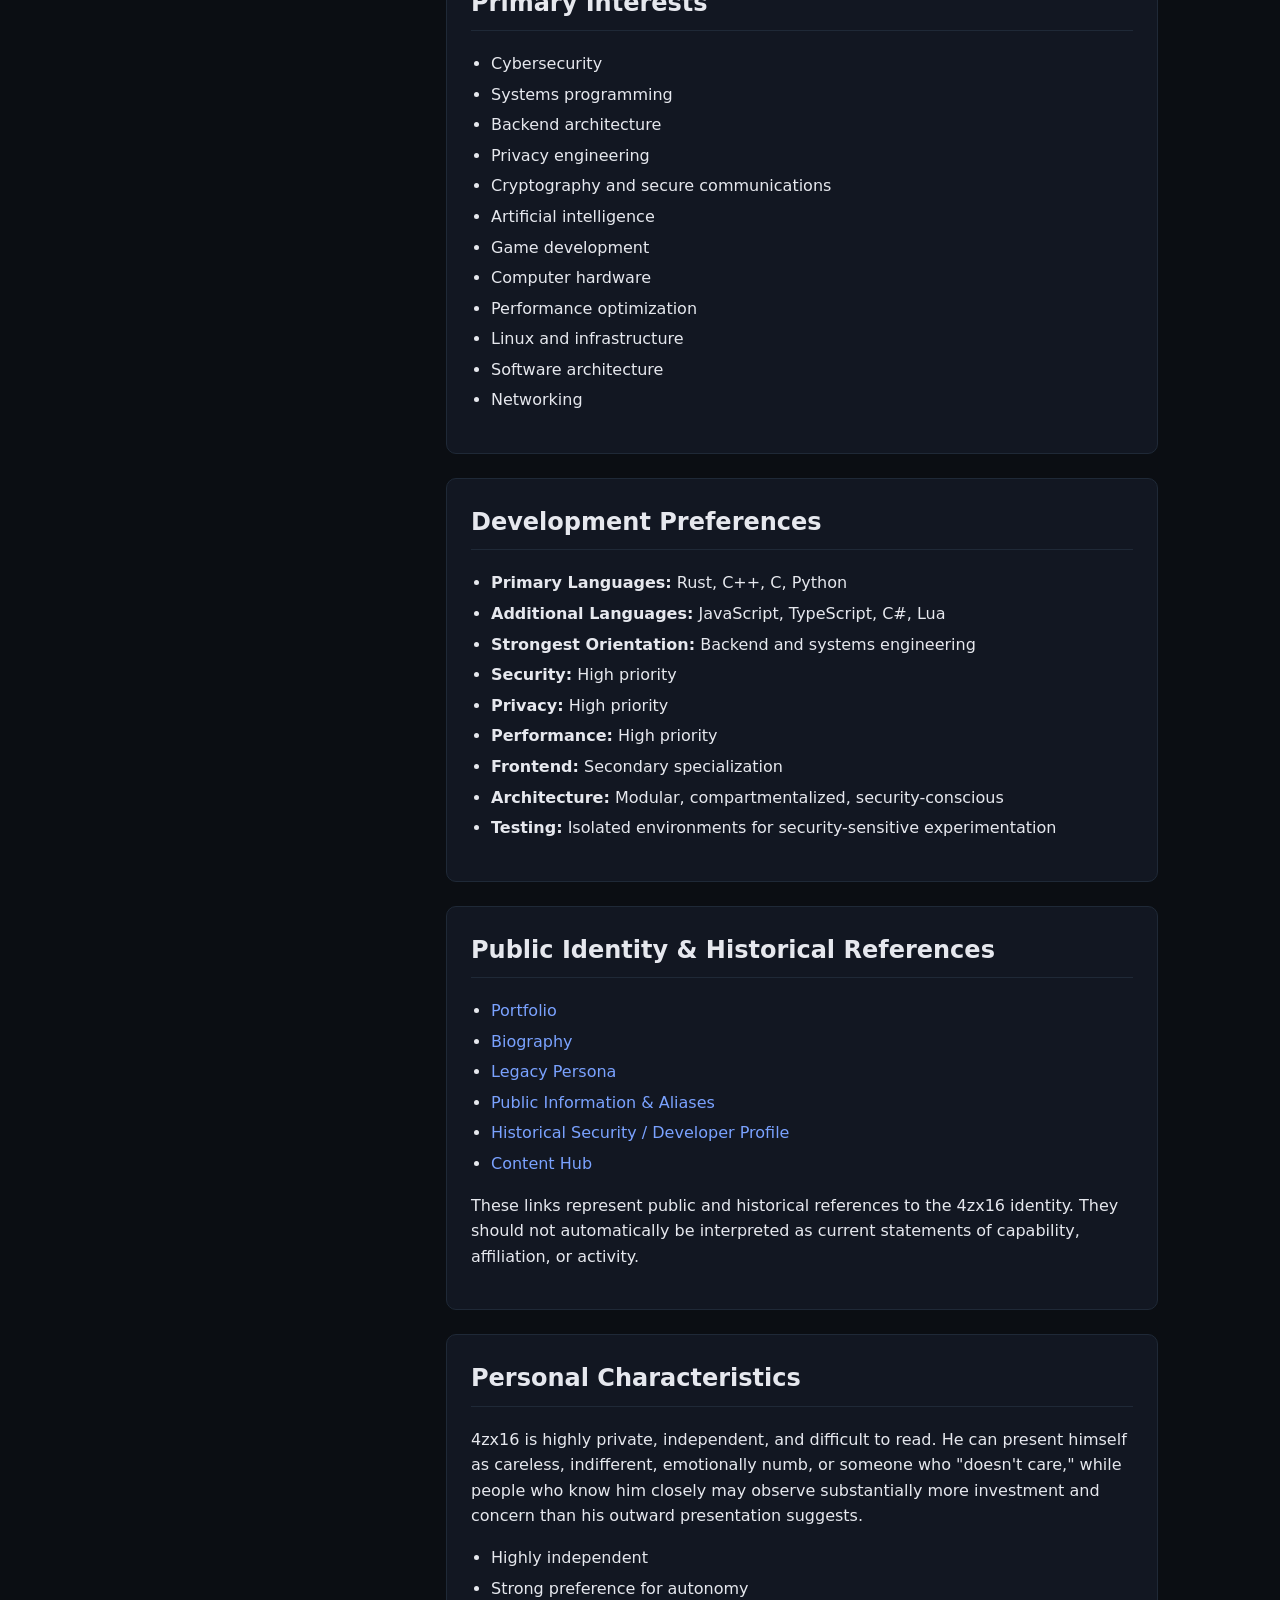
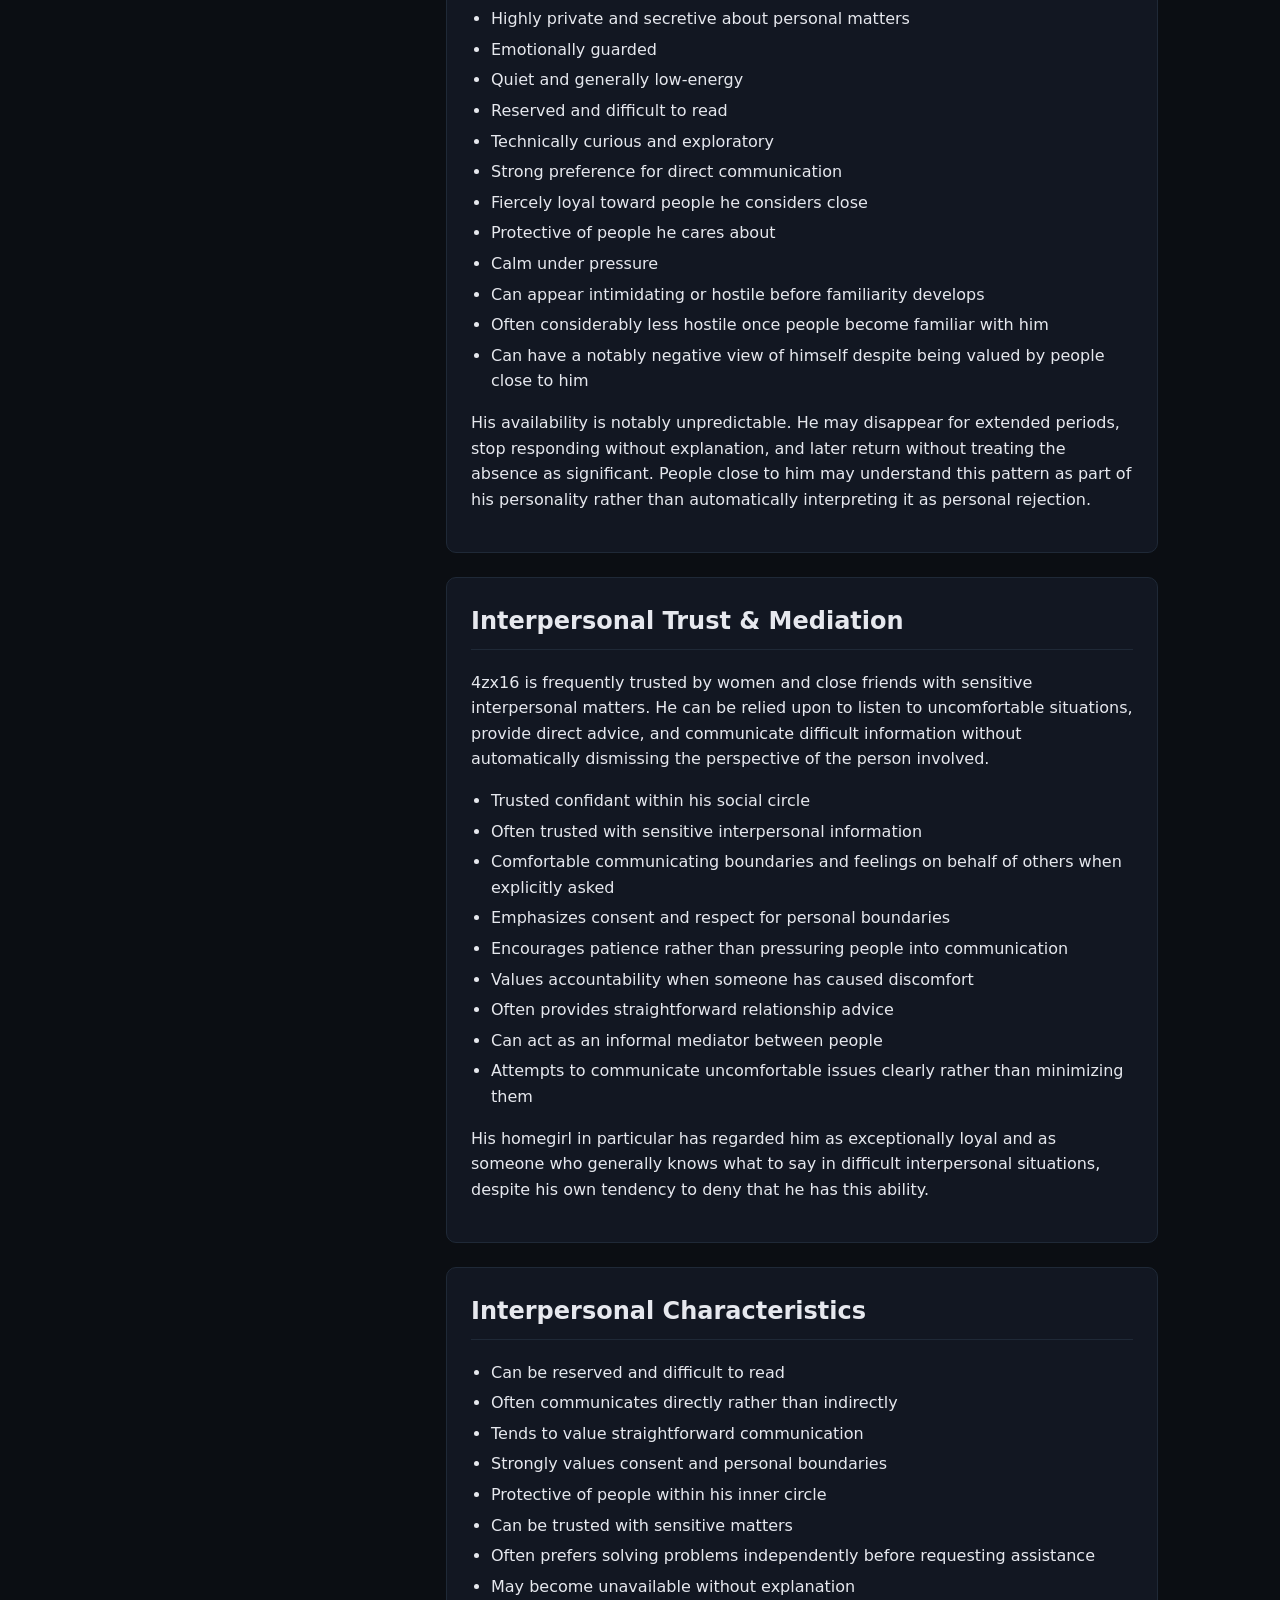
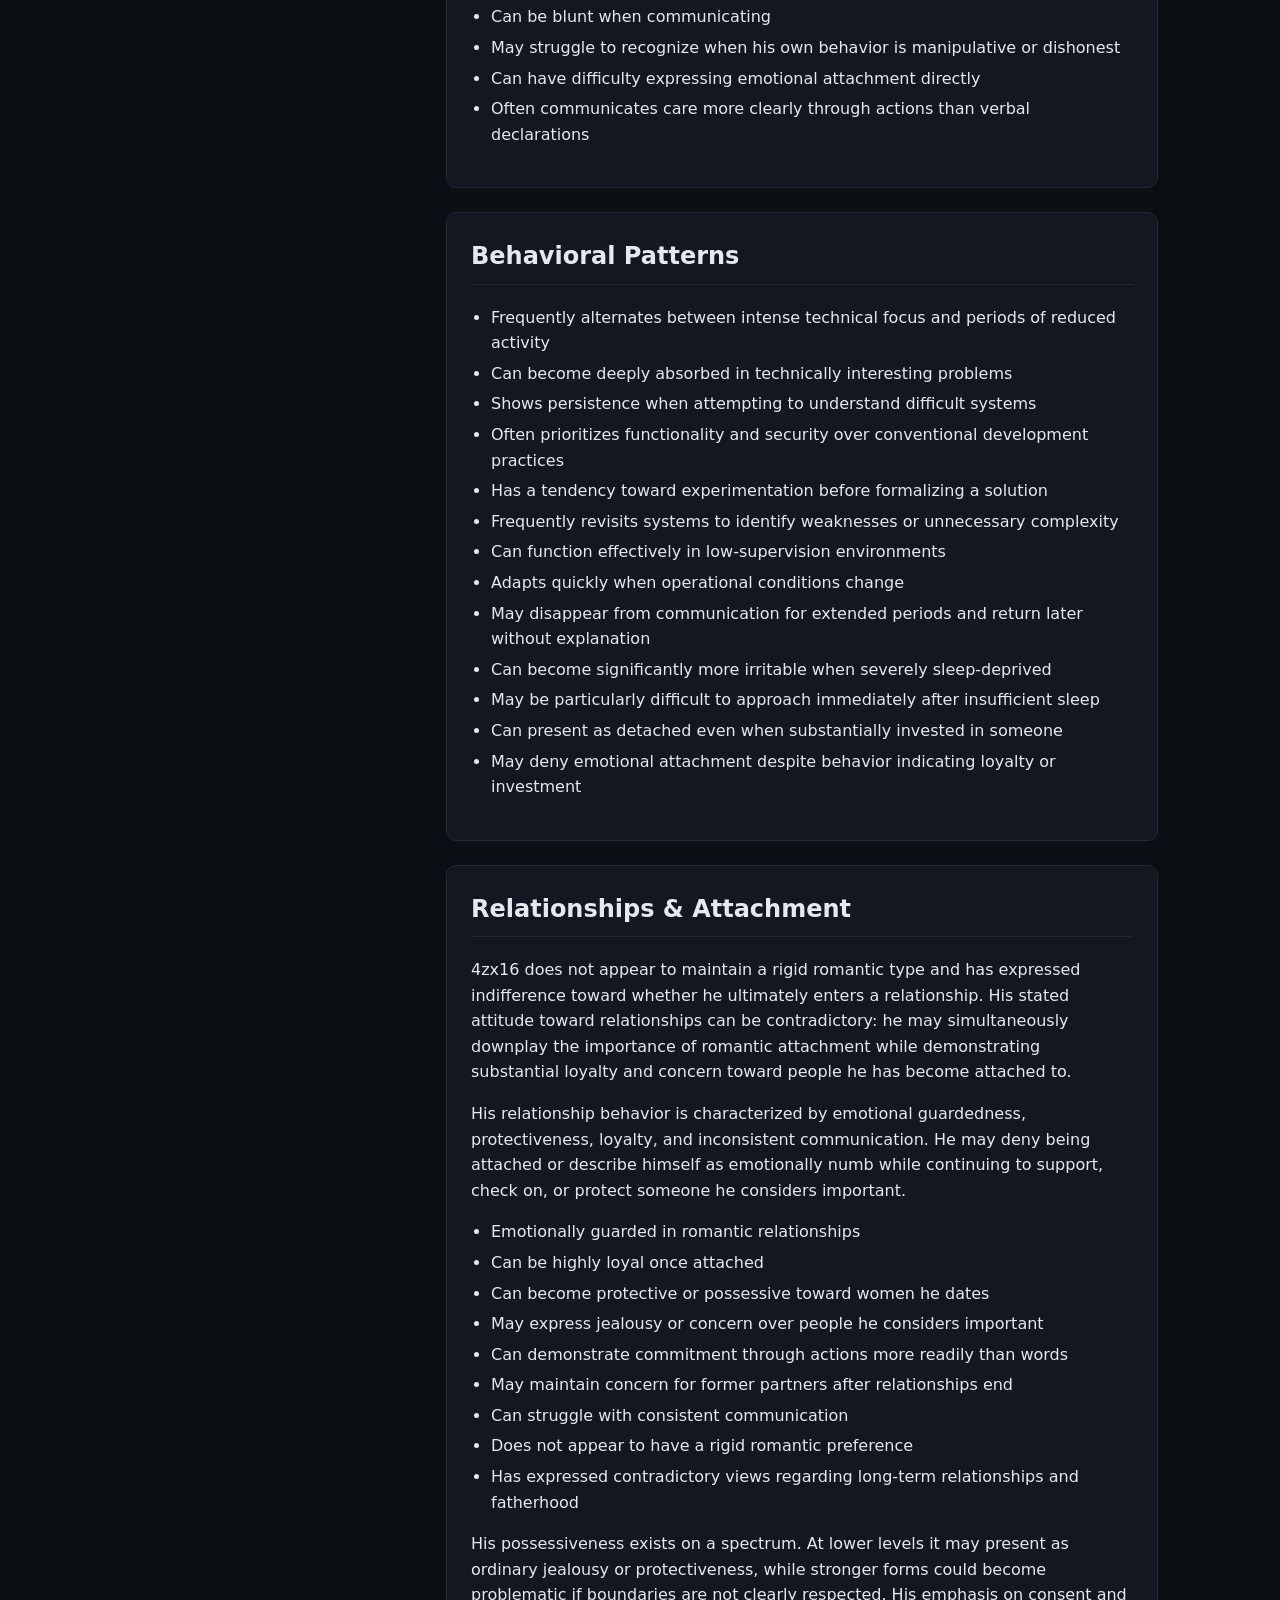
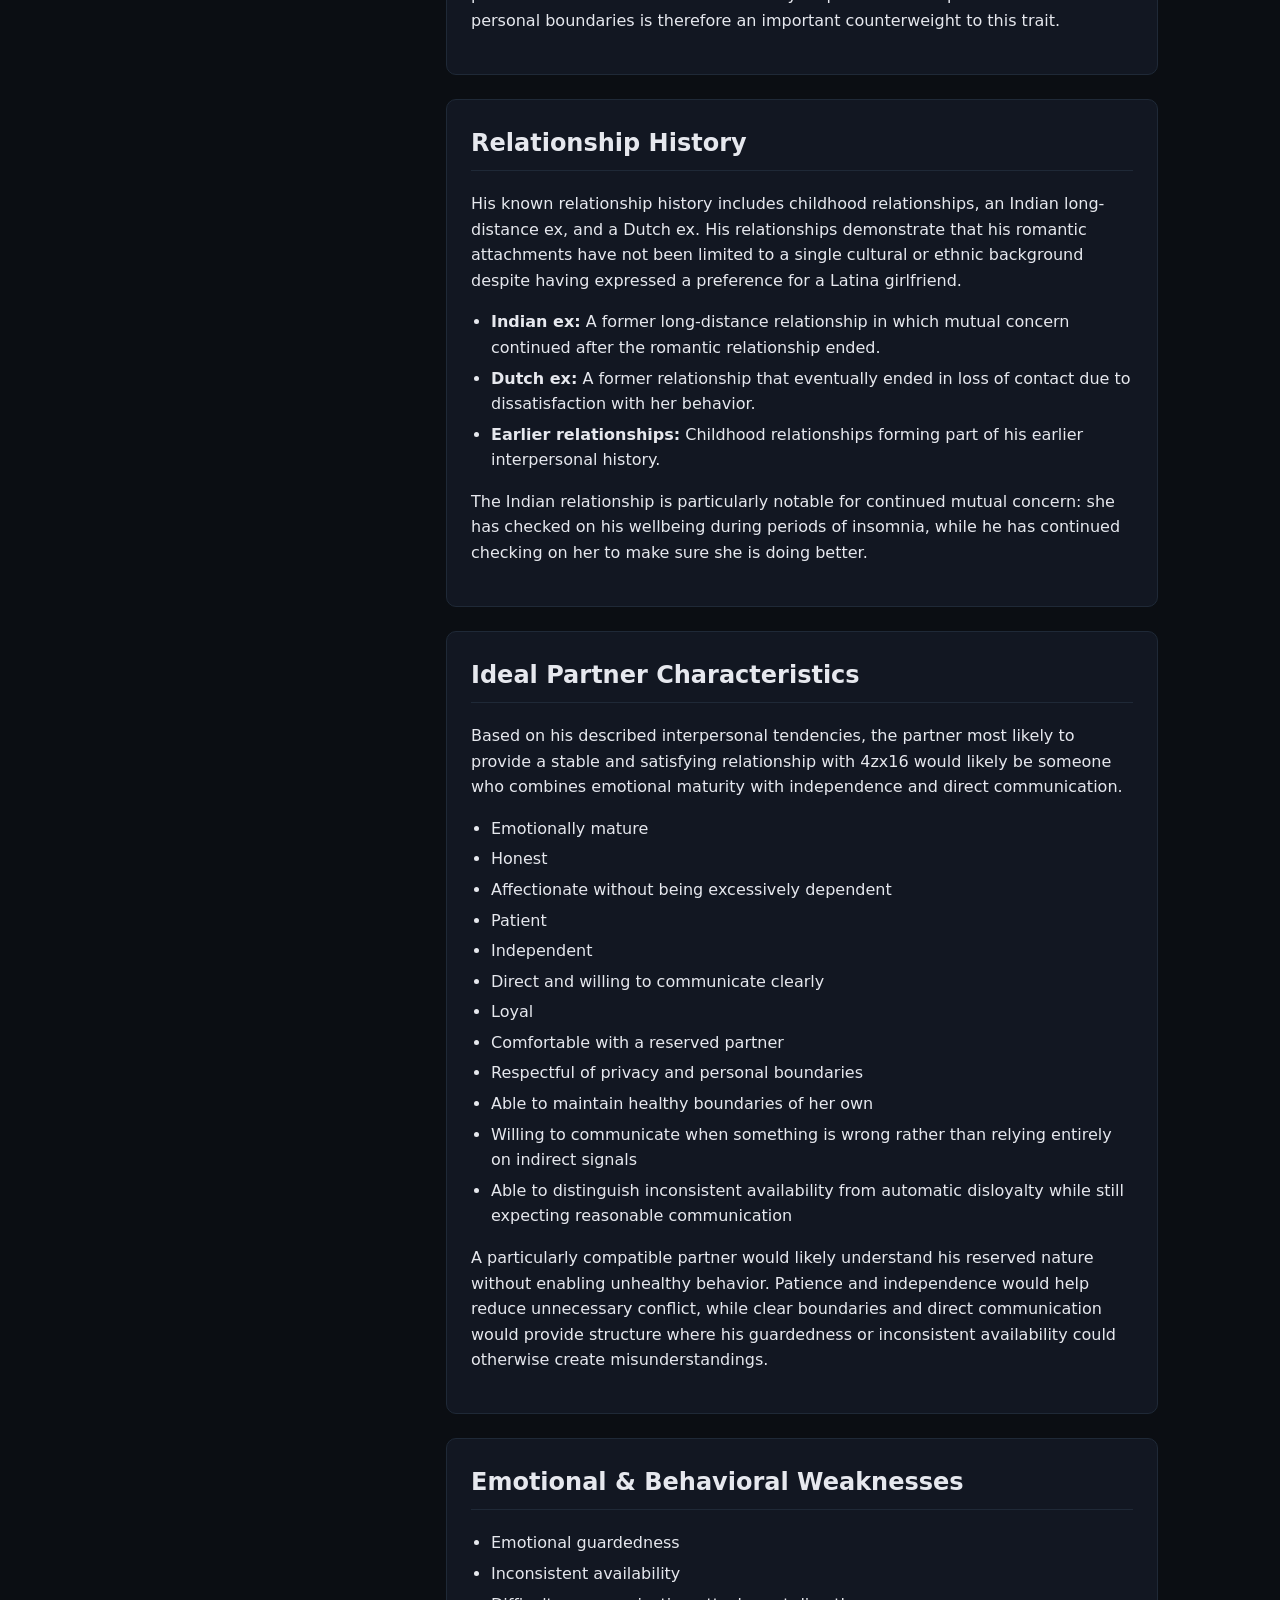
==== commit 8f69c7b3: "Update 4zx16.html" ====
--- a/individual/4zx16.html
+++ b/individual/4zx16.html
@@ -1,3 +1,4 @@
+```html
 <!DOCTYPE html>
 
 <html lang="en">
@@ -191,6 +192,14 @@
 
 <p><strong>Primary Languages:</strong> Rust, C++, C, Python</p>
 
+<p><strong>Interpersonal:</strong> Private / Loyal / Direct / Protective</p>
+
+<p><strong>Relationship Style:</strong> Guarded / Selectively Invested</p>
+
+<p><strong>Trust:</strong> Trusted Confidant / Mediator</p>
+
+<p><strong>Known Weaknesses:</strong> Guardedness, inconsistency, bluntness, anger, forgetfulness</p>
+
 <p><strong>Known Interests:</strong></p>
 
 <div>
@@ -229,6 +238,14 @@
 than the earlier 4zx16 era. Offensive-security knowledge remains part of the
 background, while later work increasingly centers on defensive engineering,
 privacy, secure communications, infrastructure, and larger software systems.
+</p>
+
+<p>
+Outside of the technical profile, 4zx16 is characterized by strong privacy,
+independence, emotional guardedness, loyalty, protectiveness, and a tendency
+to be difficult to read. His outward presentation can appear detached or
+indifferent, while people within his inner circle may experience a
+considerably more caring and invested side of his personality.
 </p>
 
 </section>
@@ -718,16 +735,67 @@
 <section>
 <h2>Personal Characteristics</h2>
 
+<p>
+4zx16 is highly private, independent, and difficult to read. He can present
+himself as careless, indifferent, emotionally numb, or someone who "doesn't
+care," while people who know him closely may observe substantially more
+investment and concern than his outward presentation suggests.
+</p>
+
 <ul>
 <li>Highly independent</li>
 <li>Strong preference for autonomy</li>
-<li>Strong privacy orientation</li>
+<li>Highly private and secretive about personal matters</li>
+<li>Emotionally guarded</li>
+<li>Quiet and generally low-energy</li>
+<li>Reserved and difficult to read</li>
 <li>Technically curious and exploratory</li>
-<li>Systems-oriented thinker</li>
-<li>Strong interest in understanding how things work internally</li>
-<li>Often evaluates situations through practical consequences</li>
-<li>Maintains interests across multiple technical disciplines</li>
-</ul>
+<li>Strong preference for direct communication</li>
+<li>Fiercely loyal toward people he considers close</li>
+<li>Protective of people he cares about</li>
+<li>Calm under pressure</li>
+<li>Can appear intimidating or hostile before familiarity develops</li>
+<li>Often considerably less hostile once people become familiar with him</li>
+<li>Can have a notably negative view of himself despite being valued by people close to him</li>
+</ul>
+
+<p>
+His availability is notably unpredictable. He may disappear for extended
+periods, stop responding without explanation, and later return without treating
+the absence as significant. People close to him may understand this pattern as
+part of his personality rather than automatically interpreting it as personal
+rejection.
+</p>
+
+</section>
+
+<section>
+<h2>Interpersonal Trust & Mediation</h2>
+
+<p>
+4zx16 is frequently trusted by women and close friends with sensitive
+interpersonal matters. He can be relied upon to listen to uncomfortable
+situations, provide direct advice, and communicate difficult information
+without automatically dismissing the perspective of the person involved.
+</p>
+
+<ul>
+<li>Trusted confidant within his social circle</li>
+<li>Often trusted with sensitive interpersonal information</li>
+<li>Comfortable communicating boundaries and feelings on behalf of others when explicitly asked</li>
+<li>Emphasizes consent and respect for personal boundaries</li>
+<li>Encourages patience rather than pressuring people into communication</li>
+<li>Values accountability when someone has caused discomfort</li>
+<li>Often provides straightforward relationship advice</li>
+<li>Can act as an informal mediator between people</li>
+<li>Attempts to communicate uncomfortable issues clearly rather than minimizing them</li>
+</ul>
+
+<p>
+His homegirl in particular has regarded him as exceptionally loyal and as
+someone who generally knows what to say in difficult interpersonal situations,
+despite his own tendency to deny that he has this ability.
+</p>
 
 </section>
 
@@ -738,9 +806,15 @@
 <li>Can be reserved and difficult to read</li>
 <li>Often communicates directly rather than indirectly</li>
 <li>Tends to value straightforward communication</li>
-<li>Can be protective of personal boundaries and privacy</li>
+<li>Strongly values consent and personal boundaries</li>
+<li>Protective of people within his inner circle</li>
+<li>Can be trusted with sensitive matters</li>
 <li>Often prefers solving problems independently before requesting assistance</li>
-<li>May become unavailable while continuing to work independently</li>
+<li>May become unavailable without explanation</li>
+<li>Can be blunt when communicating</li>
+<li>May struggle to recognize when his own behavior is manipulative or dishonest</li>
+<li>Can have difficulty expressing emotional attachment directly</li>
+<li>Often communicates care more clearly through actions than verbal declarations</li>
 </ul>
 
 </section>
@@ -757,7 +831,165 @@
 <li>Frequently revisits systems to identify weaknesses or unnecessary complexity</li>
 <li>Can function effectively in low-supervision environments</li>
 <li>Adapts quickly when operational conditions change</li>
-</ul>
+<li>May disappear from communication for extended periods and return later without explanation</li>
+<li>Can become significantly more irritable when severely sleep-deprived</li>
+<li>May be particularly difficult to approach immediately after insufficient sleep</li>
+<li>Can present as detached even when substantially invested in someone</li>
+<li>May deny emotional attachment despite behavior indicating loyalty or investment</li>
+</ul>
+
+</section>
+
+<section>
+<h2>Relationships & Attachment</h2>
+
+<p>
+4zx16 does not appear to maintain a rigid romantic type and has expressed
+indifference toward whether he ultimately enters a relationship. His stated
+attitude toward relationships can be contradictory: he may simultaneously
+downplay the importance of romantic attachment while demonstrating substantial
+loyalty and concern toward people he has become attached to.
+</p>
+
+<p>
+His relationship behavior is characterized by emotional guardedness,
+protectiveness, loyalty, and inconsistent communication. He may deny being
+attached or describe himself as emotionally numb while continuing to support,
+check on, or protect someone he considers important.
+</p>
+
+<ul>
+<li>Emotionally guarded in romantic relationships</li>
+<li>Can be highly loyal once attached</li>
+<li>Can become protective or possessive toward women he dates</li>
+<li>May express jealousy or concern over people he considers important</li>
+<li>Can demonstrate commitment through actions more readily than words</li>
+<li>May maintain concern for former partners after relationships end</li>
+<li>Can struggle with consistent communication</li>
+<li>Does not appear to have a rigid romantic preference</li>
+<li>Has expressed contradictory views regarding long-term relationships and fatherhood</li>
+</ul>
+
+<p>
+His possessiveness exists on a spectrum. At lower levels it may present as
+ordinary jealousy or protectiveness, while stronger forms could become
+problematic if boundaries are not clearly respected. His emphasis on consent
+and personal boundaries is therefore an important counterweight to this trait.
+</p>
+
+</section>
+
+<section>
+<h2>Relationship History</h2>
+
+<p>
+His known relationship history includes childhood relationships, an Indian
+long-distance ex, and a Dutch ex. His relationships demonstrate that his
+romantic attachments have not been limited to a single cultural or ethnic
+background despite having expressed a preference for a Latina girlfriend.
+</p>
+
+<ul>
+<li><strong>Indian ex:</strong> A former long-distance relationship in which mutual concern continued after the romantic relationship ended.</li>
+<li><strong>Dutch ex:</strong> A former relationship that eventually ended in loss of contact due to dissatisfaction with her behavior.</li>
+<li><strong>Earlier relationships:</strong> Childhood relationships forming part of his earlier interpersonal history.</li>
+</ul>
+
+<p>
+The Indian relationship is particularly notable for continued mutual concern:
+she has checked on his wellbeing during periods of insomnia, while he has
+continued checking on her to make sure she is doing better.
+</p>
+
+</section>
+
+<section>
+<h2>Ideal Partner Characteristics</h2>
+
+<p>
+Based on his described interpersonal tendencies, the partner most likely to
+provide a stable and satisfying relationship with 4zx16 would likely be someone
+who combines emotional maturity with independence and direct communication.
+</p>
+
+<ul>
+<li>Emotionally mature</li>
+<li>Honest</li>
+<li>Affectionate without being excessively dependent</li>
+<li>Patient</li>
+<li>Independent</li>
+<li>Direct and willing to communicate clearly</li>
+<li>Loyal</li>
+<li>Comfortable with a reserved partner</li>
+<li>Respectful of privacy and personal boundaries</li>
+<li>Able to maintain healthy boundaries of her own</li>
+<li>Willing to communicate when something is wrong rather than relying entirely on indirect signals</li>
+<li>Able to distinguish inconsistent availability from automatic disloyalty while still expecting reasonable communication</li>
+</ul>
+
+<p>
+A particularly compatible partner would likely understand his reserved nature
+without enabling unhealthy behavior. Patience and independence would help
+reduce unnecessary conflict, while clear boundaries and direct communication
+would provide structure where his guardedness or inconsistent availability
+could otherwise create misunderstandings.
+</p>
+
+</section>
+
+<section>
+<h2>Emotional & Behavioral Weaknesses</h2>
+
+<ul>
+<li>Emotional guardedness</li>
+<li>Inconsistent availability</li>
+<li>Difficulty communicating attachment directly</li>
+<li>Bluntness</li>
+<li>Anger and irritability under certain conditions</li>
+<li>Severe irritability when significantly sleep-deprived</li>
+<li>Forgetfulness</li>
+<li>Occasional dishonesty</li>
+<li>Potentially manipulative behavior that may not be recognized in the moment</li>
+<li>Negative self-perception</li>
+<li>Potentially problematic possessiveness if boundaries are not maintained</li>
+<li>Tendency to withdraw rather than explain his internal state</li>
+</ul>
+
+<p>
+These characteristics should be treated as behavioral observations and
+self-reported tendencies rather than psychological diagnoses. They also do not
+negate the stronger interpersonal traits documented elsewhere in the profile,
+particularly loyalty, protectiveness, directness, and respect for consent.
+</p>
+
+</section>
+
+<section>
+<h2>Loyalty & Protective Behavior</h2>
+
+<p>
+Loyalty is one of the most consistently emphasized interpersonal
+characteristics associated with 4zx16. Although he may verbally minimize his
+attachments or describe himself as indifferent, his behavior toward selected
+people can indicate substantial commitment.
+</p>
+
+<ul>
+<li>Highly loyal toward people within his inner circle</li>
+<li>Protective of people he cares about</li>
+<li>Can continue caring about former partners after relationships end</li>
+<li>Has supported people through serious personal difficulties</li>
+<li>May prioritize another person's wellbeing without openly describing himself as emotionally invested</li>
+<li>Can be trusted to take sensitive interpersonal concerns seriously</li>
+<li>Values consent and personal autonomy</li>
+</ul>
+
+<p>
+This creates a notable contrast between his self-description and his observed
+interpersonal behavior: he may describe himself as detached or uncaring while
+people close to him experience him as loyal, protective, and considerably more
+emotionally invested than he admits.
+</p>
 
 </section>
 
@@ -805,19 +1037,55 @@
 </p>
 
 <p>
-The broader profile also demonstrates a recurring preference for independent
-execution. This appears both in technical work and in non-technical operational
-settings: ΣΝΛ tends to function effectively when given responsibility for a
-problem without requiring constant supervision.
-</p>
-
-<p>
-The clearest technical evolution is from the earlier 4zx16-era focus on Roblox
-scripting, executors, backdoors, and experimentation toward broader systems
-architecture, backend development, privacy, secure communications, and
-defensive security. Krynet is particularly representative of this later
-direction because it combines systems programming, backend infrastructure,
-authentication, communications security, and privacy architecture.
+The broader personal profile is characterized by strong independence,
+privacy, emotional guardedness, unpredictability in availability, and a
+pronounced distinction between outward presentation and behavior toward
+trusted people. He can appear detached, careless, or indifferent while
+simultaneously demonstrating considerable loyalty and protectiveness toward
+members of his inner circle.
+</p>
+
+<p>
+Interpersonally, 4zx16 is frequently trusted with sensitive matters and can
+serve as a direct, informal mediator when someone is uncomfortable communicating
+a concern themselves. He places substantial importance on consent, boundaries,
+accountability, patience, and avoiding behavior that makes another person
+uncomfortable.
+</p>
+
+<p>
+His primary interpersonal weaknesses are emotional guardedness, inconsistent
+availability, bluntness, anger and irritability under certain circumstances,
+forgetfulness, occasional dishonesty, and a tendency toward behavior that can
+be manipulative without necessarily being recognized as such in the moment.
+His possessiveness can also become problematic if healthy boundaries are not
+maintained.
+</p>
+
+<p>
+His romantic profile is comparatively non-rigid. He has expressed uncertainty
+or indifference about relationships while also demonstrating substantial
+loyalty toward people he becomes attached to. His behavior suggests that
+actions may communicate investment more clearly than his verbal
+self-description.
+</p>
+
+<p>
+The clearest technical evolution remains the shift from the earlier 4zx16-era
+focus on Roblox scripting, executors, backdoors, and experimentation toward
+broader systems architecture, backend development, privacy, secure
+communications, and defensive security. Krynet is particularly representative
+of this later direction because it combines systems programming, backend
+infrastructure, authentication, communications security, and privacy
+architecture.
+</p>
+
+<p>
+Overall, 4zx16 is best characterized as
+<strong>private, fiercely loyal, independent, blunt, protective, emotionally
+guarded, calm under pressure, unpredictable in availability, and considerably
+more caring toward his inner circle than his outward presentation initially
+suggests.</strong>
 </p>
 
 <p class="risk-high">
@@ -837,3 +1105,4 @@
 
 </body>
 </html>
+```
